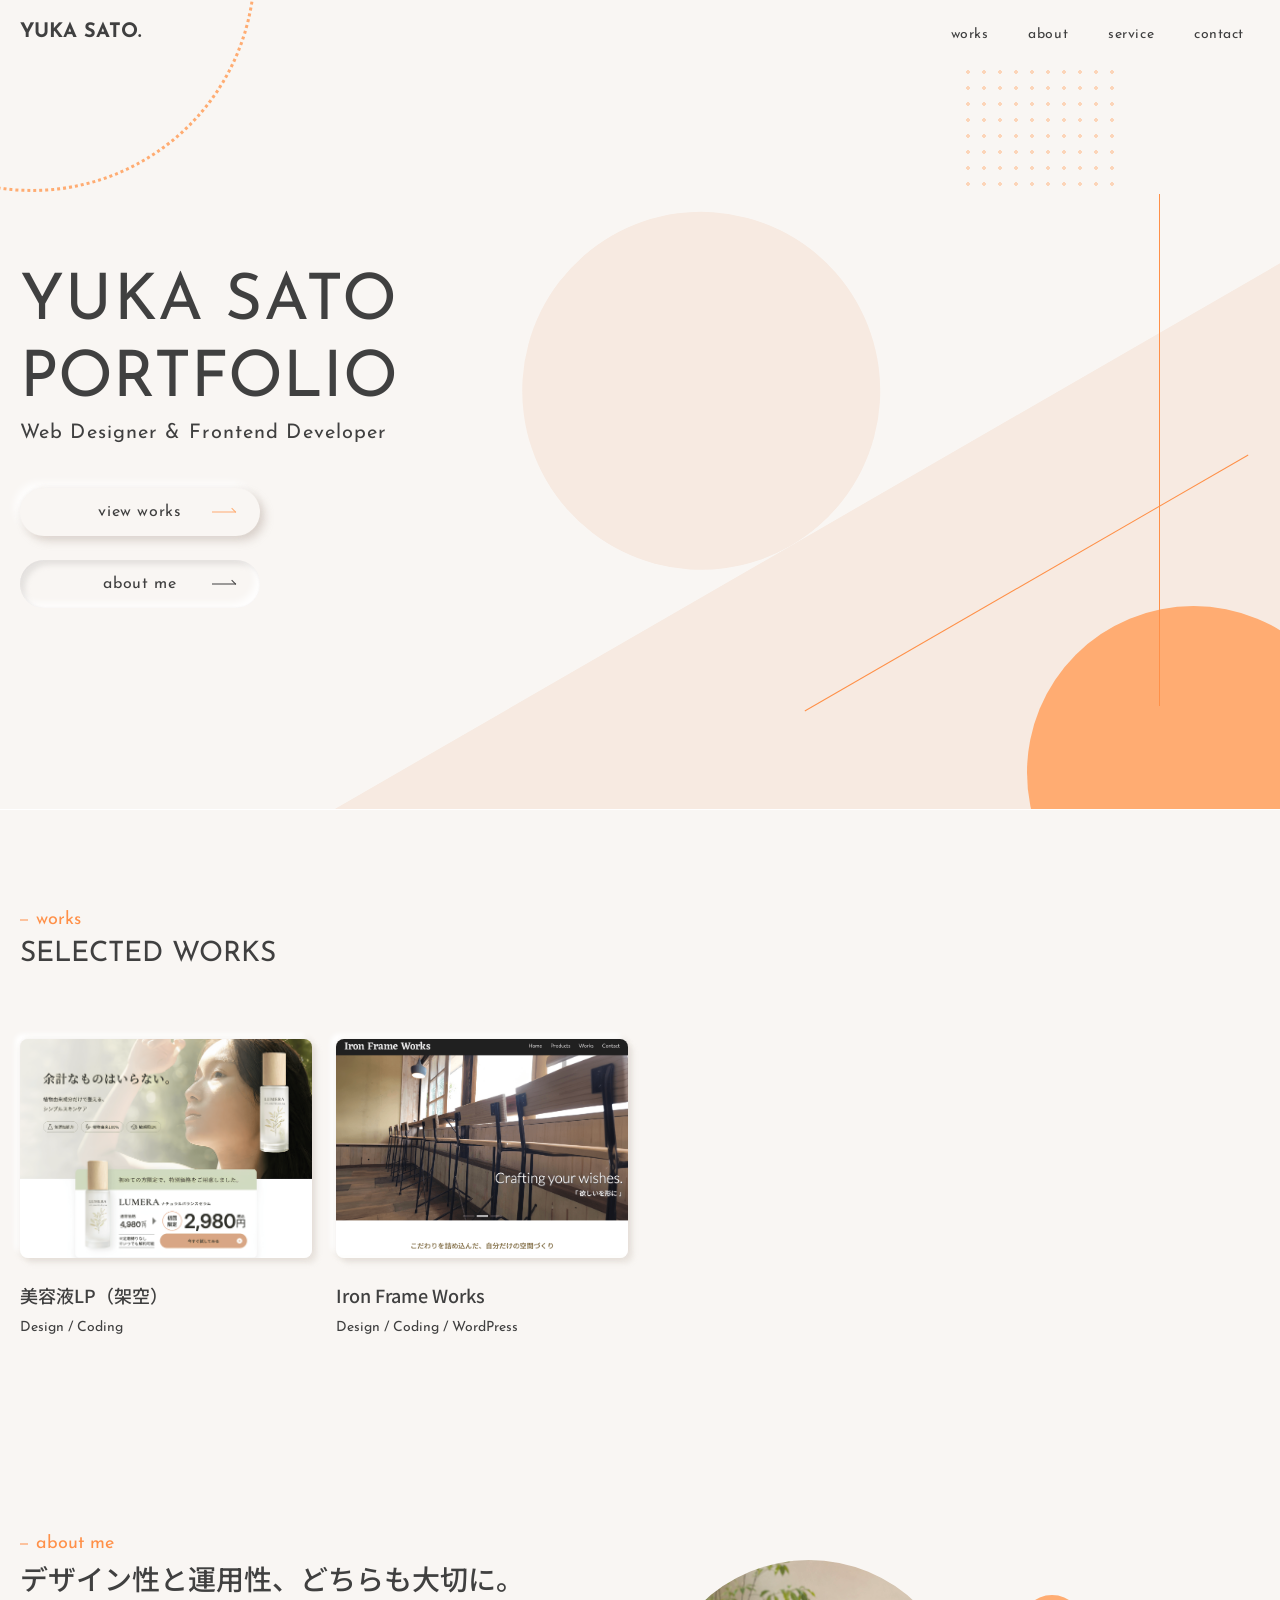
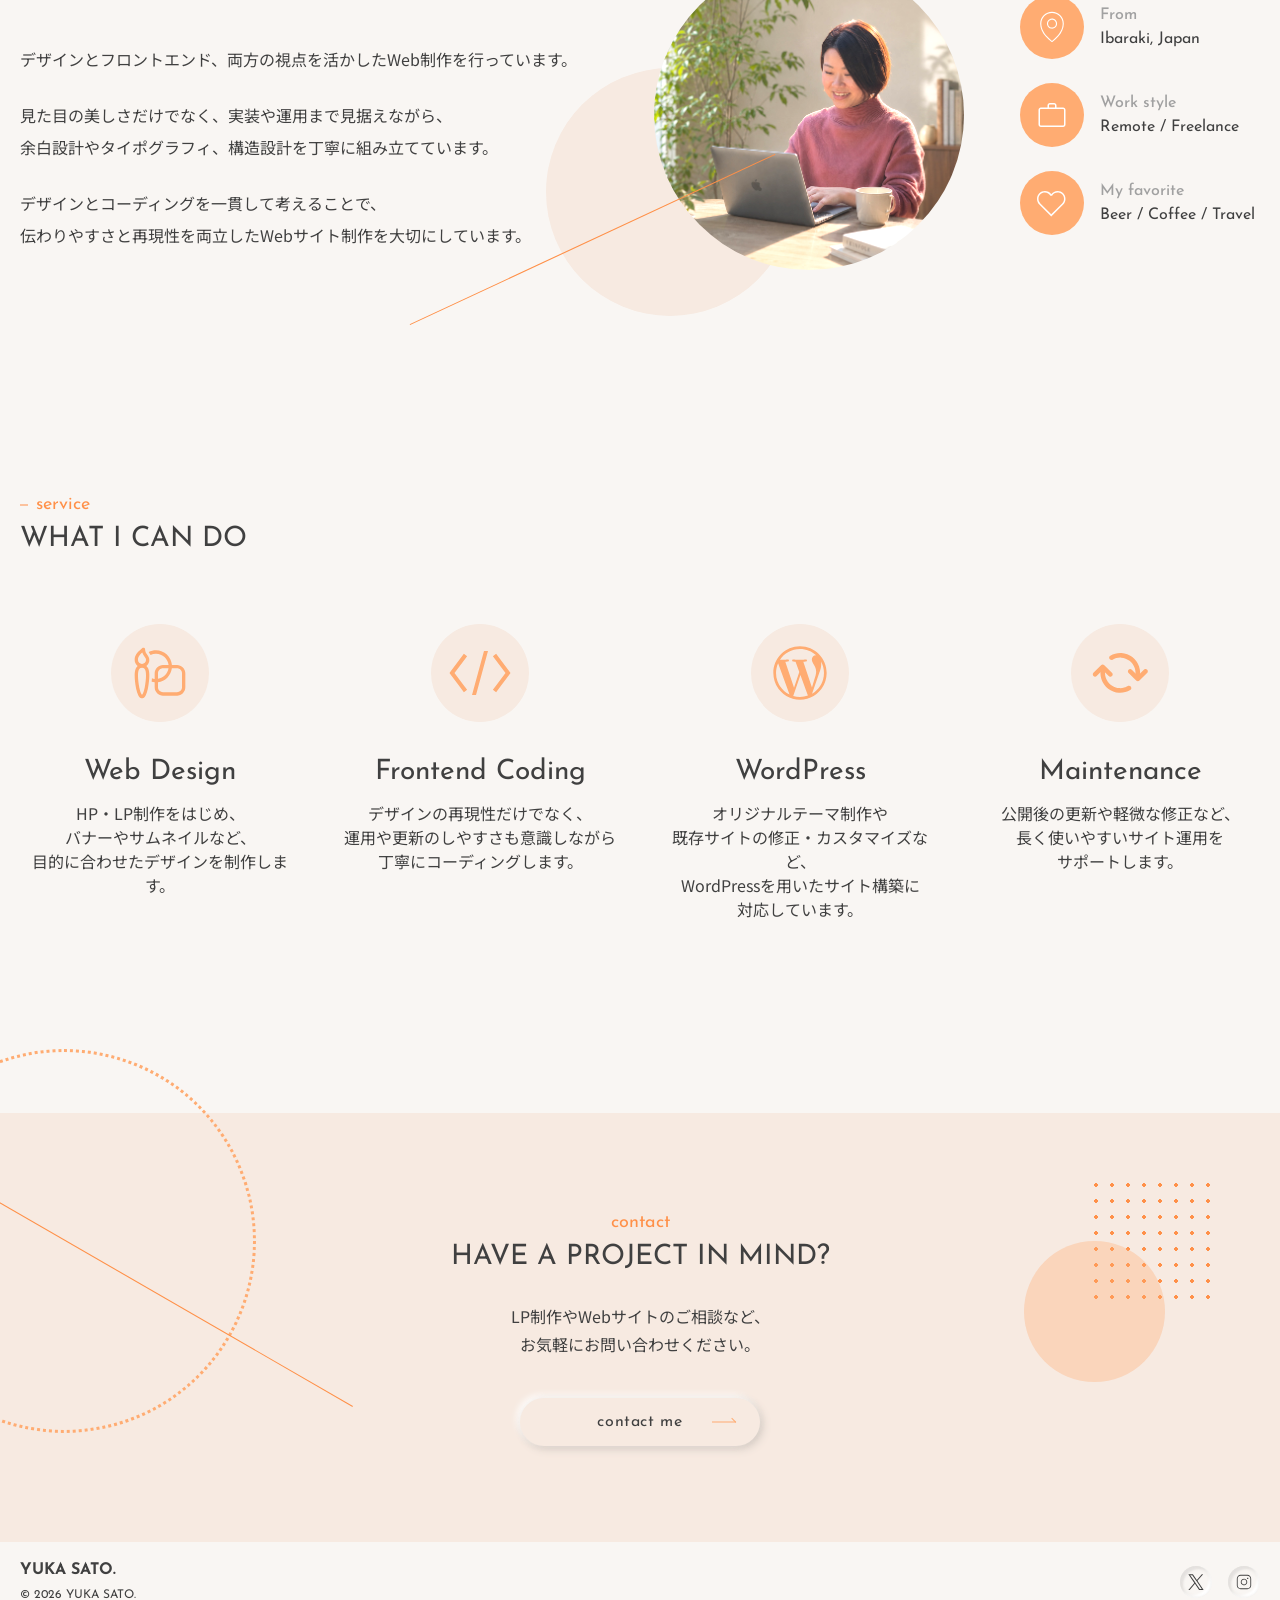
==== index.html @ 94bb9e44 "Initial portfolio release" ====
<!DOCTYPE html>
<html lang="ja">
<head>
  <meta charset="UTF-8">
  <meta name="viewport" content="width=device-width, initial-scale=1.0">
  <title>YUKA SATO | Portfolio</title>
  <meta
    name="description"
    content="佐藤夕香のポートフォリオサイトです。Webデザイン・フロントエンド開発・WordPress制作を行っています。"
  >
  <!-- favicon -->
  <link rel="icon" href="./images/common/favicon.ico" sizes="any">
  <!-- google fonts -->
  <link rel="preconnect" href="https://fonts.googleapis.com">
  <link rel="preconnect" href="https://fonts.gstatic.com" crossorigin>
  <link href="https://fonts.googleapis.com/css2?family=Josefin+Sans:ital,wght@0,100..700;1,100..700&family=Noto+Sans+JP:wght@100..900&display=swap" rel="stylesheet">
  <!-- css -->
  <link rel="stylesheet" href="./css/reset.css">
  <link rel="stylesheet" href="./css/style.css">
</head>
<body>
  <header class="l-header">
    <div class="l-header__inner">
      <h1 class="l-header__logo">
        <a href="">YUKA SATO.</a>
      </h1>

      <button class="l-header__menu-btn" type="button" aria-label="メニューを開く">
        <span></span>
        <span></span>
        <span></span>
      </button>

      <div class="l-header__bg"></div>

      <nav class="l-header__nav">
        <ul class="l-header__nav-list">
          <li><a href="#works">works</a></li>
          <li><a href="#about">about</a></li>
          <li><a href="#service">service</a></li>
          <li><a href="#contact">contact</a></li>
        </ul>
      </nav>
    </div>
  </header>

  <main>
    <!-- hero -->
    <section class="c-section p-hero">
      <span class="p-hero__shape p-hero__shape--square"></span>
      <span class="p-hero__shape p-hero__shape--circle"></span>

      <div class="l-container">
        <div class="p-hero__content">
          <p class="p-hero__title">
            <span class="name">YUKA SATO</span><br>
            PORTFOLIO
          </p>
          <p class="p-hero__lead">
            Web Designer &amp; <br>Frontend Developer
          </p>

          <div class="p-hero__buttons">
            <a href="#works" class="c-button c-button--outset">view works</a>
            <a href="#about" class="c-button c-button--inset">about me</a>
          </div>
        </div>
      </div>
    </section>

    <!-- works -->
    <section id="works" class="c-section p-works">
      <div class="l-container">
        <div class="c-section-head c-section-head--between">
          <div>
            <span class="c-section-head__label">works</span>
            <h2 class="c-section-head__title">SELECTED WORKS</h2>
          </div>

          <!-- <div class="p-works__btn">
            <a href="/works/" class="c-button c-button--outset">
              view all works
            </a>
          </div> -->
        </div>

        <div class="p-works__list">
          <article class="p-works-card">
            <a href="works-lumera.html" class="p-works-card__link">
              <div class="p-works-card__image">
                <img src="images/works/works-lumera.png" alt="美容液LP">
              </div>
              <h3 class="p-works-card__title">美容液LP（架空）</h3>
              <p class="p-works-card__category">Design / Coding</p>
            </a>
          </article>

          <article class="p-works-card">
            <a href="#" class="p-works-card__link">
              <div class="p-works-card__image">
                <img src="images/works/works-iron_frame_works.png" alt="Iron Frame Works">
              </div>
              <h3 class="p-works-card__title">Iron Frame Works</h3>
              <p class="p-works-card__category">Design / Coding / WordPress</p>
            </a>
          </article>

          <!-- <article class="p-works-card">
            <a href="#" class="p-works-card__link">
              <div class="p-works-card__image">
                <img src="images/works/works-lumera.png" alt="美容液LP">
              </div>
              <h3 class="p-works-card__title">美容液LP（架空）</h3>
              <p class="p-works-card__category">Design / Coding</p>
            </a>
          </article> -->

          <!-- <article class="p-works-card">
            <a href="#" class="p-works-card__link">
              <div class="p-works-card__image">
                <img src="images/works/works-lumera.png" alt="美容液LP">
              </div>
              <h3 class="p-works-card__title">美容液LP（架空）</h3>
              <p class="p-works-card__category">Design / Coding</p>
            </a>
          </article> -->
        </div>

        <!-- <div class="p-works__footer">
          <a href="/works/" class="c-button c-button--outset">
            view all works
          </a>
        </div> -->
      </div>
    </section>

    <!-- about -->
    <section id="about" class="c-section p-about">
      <div class="l-container">
        <div class="p-about__inner">
          <div class="p-about__body">
            <div class="c-section-head">
              <span class="c-section-head__label">about me</span>
              <h2 class="c-section-head__title c-section-head__title--ja">
                デザイン性と運用性、<br>どちらも大切に。
              </h2>
            </div>

            <div class="p-about__text">
              <p>
                デザインとフロントエンド、両方の視点を活かしたWeb制作を行っています。
              </p>
              <p>
                見た目の美しさだけでなく、実装や運用まで見据えながら、<br>
                余白設計やタイポグラフィ、構造設計を丁寧に組み立てています。
              </p>
              <p>
                デザインとコーディングを一貫して考えることで、<br>
                伝わりやすさと再現性を両立したWebサイト制作を大切にしています。
              </p>
            </div>
          </div>

          <div class="p-about__visual">
            <div class="p-about__image">
              <img src="images/about/profile.jpg" alt="プロフィール写真">
            </div>
          </div>

          <ul class="p-about__info">
            <li class="p-about-info-card">
              <span class="p-about-info-card__icon">
                <img src="images/about/icon-profile-from.svg" alt="">
              </span>

              <div class="p-about-info-card__body">
                <span class="p-about-info-card__label">From</span>
                <p class="p-about-info-card__text">Ibaraki, Japan</p>
              </div>
            </li>

            <li class="p-about-info-card">
              <span class="p-about-info-card__icon">
                <img src="images/about/icon-profile-workstyle.svg" alt="">
              </span>

              <div class="p-about-info-card__body">
                <span class="p-about-info-card__label">Work style</span>
                <p class="p-about-info-card__text">Remote / Freelance</p>
              </div>
            </li>

            <li class="p-about-info-card">
              <span class="p-about-info-card__icon">
                <img src="images/about/icon-profile-favorite.svg" alt="">
              </span>

              <div class="p-about-info-card__body">
                <span class="p-about-info-card__label">My favorite</span>
                <p class="p-about-info-card__text">Beer / Coffee / Travel</p>
              </div>
            </li>
          </ul>
        </div>
      </div>
    </section>

    <!-- service -->
    <section id="service" class="c-section p-service">
      <div class="l-container">
        <div class="c-section-head">
          <span class="c-section-head__label">service</span>
          <h2 class="c-section-head__title">WHAT I CAN DO</h2>
        </div>

        <ul class="p-service__list">
          <li class="p-service-card">
            <div class="p-service-card__icon">
              <img src="images/common/icon-design.svg" alt="ウェブデザインのアイコン">
            </div>
            <h3 class="p-service-card__title">Web Design</h3>
            <p class="p-service-card__text">
              HP・LP制作をはじめ、<br>バナーやサムネイルなど、<br>目的に合わせたデザインを制作します。
            </p>
          </li>

          <li class="p-service-card">
            <div class="p-service-card__icon">
              <img src="images/common/icon-cording.svg" alt="コーディングのアイコン">
            </div>
            <h3 class="p-service-card__title">Frontend Coding</h3>
            <p class="p-service-card__text">
              デザインの再現性だけでなく、<br>運用や更新のしやすさも意識しながら<br>丁寧にコーディングします。
            </p>
          </li>

          <li class="p-service-card">
            <div class="p-service-card__icon">
              <img src="images/common/icon-wordpress.svg" alt="ワードプレスのアイコン">
            </div>
            <h3 class="p-service-card__title">WordPress</h3>
            <p class="p-service-card__text">
              オリジナルテーマ制作や<br>既存サイトの修正・カスタマイズなど、<br>WordPressを用いたサイト構築に<br>対応しています。
            </p>
          </li>

          <li class="p-service-card">
            <div class="p-service-card__icon">
              <img src="images/common/icon-maintenance.svg" alt="保守・運用のアイコン">
            </div>
            <h3 class="p-service-card__title">Maintenance</h3>
            <p class="p-service-card__text">
              公開後の更新や軽微な修正など、<br>長く使いやすいサイト運用を<br>サポートします。
            </p>
          </li>
        </ul>
      </div>
    </section>

    <!-- contact -->
    <section id="contact" class="c-section p-contact">
      <span class="p-contact__shape p-contact__shape--circle"></span>
      <span class="p-contact__shape p-contact__shape--dots"></span>

      <div class="l-container">
        <div class="p-contact__inner">
          <div class="c-section-head c-section-head--center">
            <span class="c-section-head__label c-section-head--center__label">contact</span>
            <h2 class="c-section-head__title">
              HAVE A PROJECT IN MIND?
            </h2>
          </div>
          <p class="p-contact__text">
            LP制作やWebサイトのご相談など、<br>
            お気軽にお問い合わせください。
          </p>

          <div class="p-contact__btn">
            <a href="mailto:ukadesign.hl@gmail.com" class="c-button c-button--outset c-button--color">contact me</a>
          </div>
        </div>
      </div>
    </section>
  </main>

  <footer class="l-footer">
    <div class="l-footer__inner">
      <div class="l-footer__logo">
        <a href="/">YUKA SATO.</a>
        <small class="copy">© 2026 YUKA SATO.</small>
      </div>

      <ul class="l-footer__sns">
        <li>
          <a class="c-sns-button c-sns-button-outset" href="#" aria-label="X">
            <img src="images/common/icon-sns-x.svg" alt="">
          </a>
        </li>
        <li>
          <a class="c-sns-button c-sns-button-inset" href="#" aria-label="Instagram">
            <img src="images/common/icon-sns-instagram.svg" alt="">
          </a>
        </li>
      </ul>
    </div>
  </footer>

  <script src="./js/index.js"></script>
</body>
</html>
---- css/style.css ----
@charset "UTF-8";
/* =========================
  Reset CSS
========================= */
/* box-sizing */
*,
*::before,
*::after {
  box-sizing: border-box;
}

/* margin reset */
body,
h1,
h2,
h3,
h4,
h5,
h6,
p,
figure,
blockquote,
dl,
dd {
  margin: 0;
}

/* list reset */
ul,
ol {
  list-style: none;
  margin: 0;
  padding: 0;
}

/* body */
body {
  min-height: 100vh;
  line-height: 1.5;
  text-rendering: optimizeSpeed;
}

/* media */
img,
picture {
  max-width: 100%;
  display: block;
}

/* img */
img {
  height: auto;
}

/* form */
input,
button,
textarea,
select {
  font: inherit;
}

/* button */
button {
  background: transparent;
  border: none;
  cursor: pointer;
  padding: 0;
}

/* link */
a {
  color: inherit;
  text-decoration: none;
}

/* table */
table {
  border-collapse: collapse;
  border-spacing: 0;
}

/* textarea */
textarea {
  resize: vertical;
}

/* address */
address {
  font-style: normal;
}

/* =================================
  Variables
================================= */
/* ---------- color ---------- */
/* ---------- font-family ---------- */
/* ---------- font-size ---------- */
/* ---------- layout ---------- */
/* ---------- breakpoints ----------*/
html {
  font-size: 62.5%; /* rem基準（1rem = 10px）*/
}

body {
  font-family: "Noto Sans JP", "Hiragino Kaku Gothic ProN", "Yu Gothic", "Meiryo", sans-serif;
  font-size: 1.6rem;
  color: #404040;
  background: #f9f6f3;
  overflow-x: hidden;
}
body.scroll-stop {
  overflow-y: hidden;
}

img {
  width: 100%;
}

.font-en {
  font-family: "Josefin Sans", system-ui, -apple-system, sans-serif;
}

.l-container {
  max-width: 1320px;
  margin-inline: auto;
  padding-inline: 20px;
  overflow-x: clip;
}

/* =========================
  header
========================= */
.l-header {
  width: 100%;
  height: 6.4rem;
  padding: 0 2rem;
  display: flex;
  flex-direction: column;
  justify-content: center;
  position: fixed;
  top: 0;
  left: 0;
  z-index: 10;
}
.l-header__inner {
  display: flex;
  justify-content: space-between;
  align-items: center;
  position: relative;
}
.l-header__logo {
  font-family: "Josefin Sans", system-ui, -apple-system, sans-serif;
  font-size: 2rem;
  font-weight: 700;
  position: relative;
  z-index: 20;
}
@media screen and (max-width: 768px) {
  .l-header__nav {
    width: 100vw;
    padding: 15rem 2rem 10rem;
    border-radius: 0 0 1.6rem 1.6rem;
    background: #ffac72;
    position: fixed;
    top: 0;
    left: 0;
    transform: translateY(-100%);
    transition: transform 0.3s ease;
    z-index: 15;
  }
}
.l-header__nav-list {
  display: flex;
  justify-content: space-between;
  align-items: center;
  gap: 0.8rem;
}
@media screen and (max-width: 768px) {
  .l-header__nav-list {
    flex-direction: column;
    gap: 3.2rem;
  }
}
.l-header__nav-list li a {
  font-family: "Josefin Sans", system-ui, -apple-system, sans-serif;
  font-size: 1.4rem;
  letter-spacing: 0.04em;
  padding: 1.2rem 1.6rem;
  transition: 0.3s ease;
}
@media screen and (max-width: 768px) {
  .l-header__nav-list li a {
    font-size: 2rem;
  }
}
.l-header__nav-list li a:hover {
  color: #ff9048;
}
@media screen and (max-width: 768px) {
  .l-header__nav-list li a:hover {
    color: #ffffff;
  }
}
.l-header__menu-btn {
  display: none;
}
@media screen and (max-width: 768px) {
  .l-header__menu-btn {
    width: 4.8rem;
    height: 4.8rem;
    margin-right: -1.4rem;
    display: flex;
    flex-direction: column;
    justify-content: center;
    align-items: center;
    gap: 0.6rem;
    position: absolute;
    right: 0;
    z-index: 20;
  }
  .l-header__menu-btn span {
    width: 2.4rem;
    height: 2px;
    background: #404040;
    transition: 0.3s ease;
  }
}
.l-header__bg {
  width: 100vw;
  height: 100vh;
  background: #000;
  opacity: 0;
  position: absolute;
  top: 0;
  left: 50%;
  transform: translateX(-50%);
  z-index: 10;
  transition: opacity 0.5s ease-in-out;
  pointer-events: none;
}
@media screen and (max-width: 768px) {
  .l-header.is-open .l-header__nav {
    transform: translateY(0);
  }
  .l-header.is-open .l-header__menu-btn span:nth-child(1) {
    transform: rotate(45deg) translate(4px, 4px);
  }
  .l-header.is-open .l-header__menu-btn span:nth-child(2) {
    opacity: 0;
  }
  .l-header.is-open .l-header__menu-btn span:nth-child(3) {
    transform: rotate(-45deg) translate(7px, -7px);
  }
  .l-header.is-open .l-header__bg {
    opacity: 0.3;
    pointer-events: auto;
  }
}

/* =========================
  footer
========================= */
.l-footer {
  width: 100%;
  padding: 1.6rem 2rem;
}
.l-footer__inner {
  display: flex;
  justify-content: space-between;
  align-items: center;
}
.l-footer__logo {
  font-family: "Josefin Sans", system-ui, -apple-system, sans-serif;
}
.l-footer__logo a {
  display: block;
  font-weight: 700;
  transition: 0.3s ease;
}
.l-footer__logo a:hover {
  color: #a1a1a1;
}
.l-footer__logo .copy {
  font-size: 1.2rem;
}
.l-footer__sns {
  display: flex;
  justify-content: right;
  gap: 1.6rem;
}

/* =========================
  button
========================= */
.c-button {
  --button-arrow-color: #404040;
  --button-arrow-hover-color: #a1a1a1;
  position: relative;
  display: inline-flex;
  align-items: center;
  justify-content: center;
  width: 24rem;
  height: 4.8rem;
  border-radius: 999px;
  color: #404040;
  font-family: "Josefin Sans", system-ui, -apple-system, sans-serif;
  letter-spacing: 0.04em;
  background: #f9f6f3;
  transition: color 0.3s ease, transform 0.3s ease, box-shadow 0.3s ease;
}
@media screen and (max-width: 540px) {
  .c-button {
    width: 100%;
  }
}
.c-button::before, .c-button::after {
  content: "";
  position: absolute;
  top: 50%;
  transition: 0.3s ease;
}
.c-button::before {
  right: 2.4rem;
  width: 2.4rem;
  height: 1px;
  background: var(--button-arrow-color);
  transform: translateY(-50%);
}
.c-button::after {
  right: 3rem;
  width: 0.6rem;
  height: 0.6rem;
  border-top: 1px solid var(--button-arrow-color);
  transform: translateY(-50%) translateX(0.5rem) rotate(45deg);
}
.c-button:hover::before {
  right: 1.4rem;
  background: var(--button-arrow-hover-color);
}
.c-button:hover::after {
  right: 2rem;
  border-top-color: var(--button-arrow-hover-color);
}

/* 凸 */
.c-button--outset,
.c-button--color {
  --button-arrow-color: #ffac72;
  --button-arrow-hover-color: #ffac72;
}
.c-button--outset:hover,
.c-button--color:hover {
  color: #ffac72;
  transform: translateY(1px);
}

.c-button--outset {
  box-shadow: -2px 2px 4px rgba(213, 204, 197, 0.2), 2px -2px 4px rgba(213, 204, 197, 0.2), -5px -5px 9px white, 5px 5px 9px rgba(213, 204, 197, 0.8);
}
.c-button--outset:hover {
  box-shadow: -1px 1px 2px rgba(213, 204, 197, 0.2), 1px -1px 2px rgba(213, 204, 197, 0.2), -2px -2px 5px white, 2px 2px 5px rgba(213, 204, 197, 0.7);
}

.c-button--color {
  background: #f7eae1;
  box-shadow: -2px 2px 4px rgba(213, 204, 197, 0.2), 2px -2px 4px rgba(213, 204, 197, 0.2), -3px -3px 7px white, 3px 3px 8px #d5ccc5;
}
.c-button--color:hover {
  box-shadow: -1px 1px 2px rgba(213, 204, 197, 0.2), 1px -1px 2px rgba(213, 204, 197, 0.2), -1px -1px 4px white, 2px 2px 4px rgba(213, 204, 197, 0.7);
}

/* 凹 */
.c-button--inset {
  box-shadow: inset -1px 1px 2px rgba(224, 221, 219, 0.2), inset 1px -1px 2px rgba(224, 221, 219, 0.2), inset -5px -5px 7px rgba(255, 255, 255, 0.9), inset 5px 5px 5px rgba(224, 221, 219, 0.8);
}
.c-button--inset:hover {
  color: #a1a1a1;
  transform: translateY(-1px);
  box-shadow: inset -1px 1px 2px rgba(224, 221, 219, 0.12), inset 1px -1px 2px rgba(224, 221, 219, 0.12), inset -2px -2px 4px rgba(255, 255, 255, 0.7), inset 2px 2px 4px rgba(224, 221, 219, 0.5), -2px -2px 4px rgba(255, 255, 255, 0.5), 2px 2px 4px rgba(213, 204, 197, 0.2);
}

/* =========================
  return-button
========================= */
.c-return-button {
  margin-bottom: 1.6rem;
}
.c-return-button a {
  font-family: "Josefin Sans", system-ui, -apple-system, sans-serif;
  font-size: 1.4rem;
  color: #ff9048;
  padding-left: 3.2rem;
  position: relative;
}
.c-return-button a::before, .c-return-button a::after {
  position: absolute;
  content: "";
  top: 50%;
}
.c-return-button a::before {
  width: 1.8rem;
  height: 1px;
  background: #ff9048;
  left: 0;
  transform: translateY(-50%);
}
.c-return-button a::after {
  width: 0.6rem;
  height: 0.6rem;
  border-top: 1px solid #ff9048;
  transform: rotate(-45deg) translateY(-50%) translateX(0.2rem);
  left: 0.2rem;
}

/* =========================
  sns-button
========================= */
.c-sns-button {
  width: 3.2rem;
  height: 3.2rem;
  border-radius: 50%;
  background: #f9f6f3;
  display: inline-flex;
  align-items: center;
  justify-content: center;
  position: relative;
  transition: 0.3s ease;
  box-shadow: inset -2px 2px 2px rgba(224, 221, 219, 0.3), inset 2px -2px 2px rgba(224, 221, 219, 0.3), inset -3px -3px 2px white, inset 3px 3px 2px rgba(224, 221, 219, 0.8);
}
.c-sns-button:hover {
  opacity: 0.5;
  transform: translateY(1px);
  box-shadow: inset -1px 1px 1px rgba(224, 221, 219, 0.2), inset 1px -1px 1px rgba(224, 221, 219, 0.2), inset -1px -1px 1px white, inset 1px 1px 1px rgba(224, 221, 219, 0.7), -1px -1px 2px rgba(255, 255, 255, 0.5), 1px 1px 2px rgba(213, 204, 197, 0.2);
}
.c-sns-button img {
  width: 1.8rem;
  height: 1.8rem;
}

/* =========================
  section
========================= */
.c-section {
  padding-block: clamp(5rem, 8vw, 9.6rem);
}

/* =========================
  section-title
========================= */
.c-section-head {
  font-family: "Josefin Sans", system-ui, -apple-system, sans-serif;
  margin-bottom: clamp(4rem, 6vw, 6.4rem);
}
.c-section-head__label {
  position: relative;
  font-size: 1.8rem;
  color: #ff9048;
  padding-left: 1.6rem;
}
.c-section-head__label::before {
  position: absolute;
  content: "";
  width: 0.8rem;
  height: 1px;
  background: #ff9048;
  left: 0;
  top: 50%;
  transform: translateY(-50%);
}
.c-section-head__title {
  font-size: 2.8rem;
  font-weight: 400;
}
@media screen and (max-width: 540px) {
  .c-section-head__title {
    font-size: 2.4rem;
  }
}
.c-section-head__title br {
  display: none;
}
@media screen and (max-width: 999px) {
  .c-section-head__title br {
    display: block;
  }
}
@media screen and (max-width: 768px) {
  .c-section-head__title br {
    display: none;
  }
}
.c-section-head__title--ja {
  font-family: "Noto Sans JP", "Hiragino Kaku Gothic ProN", "Yu Gothic", "Meiryo", sans-serif;
  font-weight: 500;
}

/* 2カラム */
.c-section-head--between {
  display: flex;
  justify-content: space-between;
  align-items: center;
  gap: 2rem;
}

/* 中央寄せ */
.c-section-head--center {
  text-align: center;
}
.c-section-head--center__label {
  padding-left: 0;
}
.c-section-head--center__label::before {
  display: none;
}

/* work詳細ページ */
.p-work-detail .c-section-head {
  margin-bottom: 2.4rem;
}
.p-work-detail .p-work-detail__head .c-section-head__title {
  font-size: clamp(2.8rem, 7vw, 4rem);
}
.p-work-detail .p-work-detail__head .c-section-head__lead {
  font-size: clamp(1.6rem, 4vw, 2.4rem);
}

/* =========================
  hero
========================= */
.p-hero {
  height: 90vh;
  border-bottom: 1px solid #ffffff;
  position: relative;
  overflow: hidden;
}
@media screen and (max-width: 768px) {
  .p-hero {
    height: auto;
    padding-block: 10rem;
  }
}
.p-hero .l-container {
  width: 100%;
  height: 100%;
  display: flex;
  flex-direction: column;
  justify-content: center;
}
.p-hero {
  /* content */
}
.p-hero__content {
  font-family: "Josefin Sans", system-ui, -apple-system, sans-serif;
  margin-top: 6.4rem;
}
.p-hero__title {
  font-size: clamp(3.2rem, 12vw, 6.4rem);
  line-height: 1.2;
}
.p-hero__title .name {
  letter-spacing: 0.02em;
}
.p-hero__lead {
  font-size: clamp(1.6rem, 4vw, 2rem);
  letter-spacing: 0.055em;
}
.p-hero__lead br {
  display: none;
}
@media screen and (max-width: 540px) {
  .p-hero__lead br {
    display: block;
  }
}
.p-hero__buttons {
  display: flex;
  flex-direction: column;
  gap: 2.4rem;
  margin-top: 4rem;
}
.p-hero {
  /* background-shape */
}
.p-hero::before, .p-hero::after {
  position: absolute;
  content: "";
}
.p-hero::before {
  width: 35vw;
  height: 35vw;
  border: dotted 3px #ffac72;
  border-radius: 50%;
  top: -20vw;
  left: -15vw;
  z-index: -1;
}
@media screen and (max-width: 768px) {
  .p-hero::before {
    top: -10vw;
    left: -10vw;
  }
}
@media screen and (max-width: 540px) {
  .p-hero::before {
    top: -7vw;
    left: -7vw;
  }
}
.p-hero::after {
  content: "";
  position: absolute;
  width: clamp(14rem, 13vw, 20rem);
  height: clamp(10rem, 10vw, 25rem);
  top: 5vw;
  right: 12vw;
  background-image: radial-gradient(circle, rgba(255, 172, 114, 0.45) 2px, transparent 2px);
  background-size: 16px 16px;
  z-index: -1;
}
@media screen and (max-width: 768px) {
  .p-hero::after {
    top: 25vw;
    right: 5vw;
  }
}
.p-hero .p-hero__shape--square {
  position: absolute;
  right: -20vw;
  bottom: -25vw;
  width: 125vw;
  height: 40vw;
  background: #f7eae1;
  transform: rotate(-30deg);
  z-index: -1;
}
.p-hero .p-hero__shape--square::before {
  position: absolute;
  content: "";
  width: 28vw;
  height: 28vw;
  border-radius: 50%;
  background: #f7eae1;
  top: -28vw;
  left: 65vw;
}
.p-hero .p-hero__shape--circle {
  position: absolute;
  width: 26vw;
  height: 26vw;
  background: #ffac72;
  border-radius: 50%;
  right: -8rem;
  bottom: -13rem;
  z-index: -1;
}
@media screen and (max-width: 768px) {
  .p-hero .p-hero__shape--circle {
    right: -2rem;
    bottom: -5rem;
  }
}
.p-hero .p-hero__shape--circle::before, .p-hero .p-hero__shape--circle::after {
  position: absolute;
  content: "";
  width: 1px;
  height: 40vw;
  background: #ff9048;
}
.p-hero .p-hero__shape--circle::before {
  bottom: 70%;
  right: 60%;
}
.p-hero .p-hero__shape--circle::after {
  transform: rotate(60deg);
  bottom: 30%;
  right: 100%;
}

/* =========================
  works
========================= */
@media screen and (max-width: 768px) {
  .p-works__btn {
    display: none;
  }
}
.p-works__list {
  display: grid;
  grid-template-columns: repeat(4, 1fr);
  gap: 2.4rem;
}
@media screen and (max-width: 768px) {
  .p-works__list {
    grid-template-columns: repeat(2, 1fr);
    -moz-column-gap: 2.4rem;
         column-gap: 2.4rem;
    row-gap: 4.8rem;
  }
}
@media screen and (max-width: 540px) {
  .p-works__list {
    grid-template-columns: 1fr;
  }
}
.p-works__list .p-works-card {
  transition: 0.3s ease;
}
.p-works__list .p-works-card:hover {
  color: #a1a1a1;
}
.p-works__list .p-works-card:hover img {
  box-shadow: -1px 1px 2px rgba(213, 204, 197, 0.2), 1px -1px 2px rgba(213, 204, 197, 0.2), -2px -2px 2px white, 2px 2px 2px rgba(213, 204, 197, 0.4);
  transform: translateY(1px);
}
.p-works__list .p-works-card__image img {
  border-radius: 0.8rem;
  aspect-ratio: 4/3;
  -o-object-fit: cover;
     object-fit: cover;
  box-shadow: -2px 2px 4px rgba(213, 204, 197, 0.2), 2px -2px 4px rgba(213, 204, 197, 0.2), -5px -5px 5px white, 5px 5px 5px rgba(213, 204, 197, 0.4);
  transition: 0.3s ease;
}
.p-works__list .p-works-card__title {
  font-size: 1.8rem;
  font-weight: 500;
  margin-block: 2.4rem 0.8rem;
}
.p-works__list .p-works-card__category {
  font-family: "Josefin Sans", system-ui, -apple-system, sans-serif;
  font-size: 1.4rem;
}
.p-works__footer {
  text-align: center;
  margin-top: clamp(4.8rem, 6vw, 5.6rem);
  display: none;
}
@media screen and (max-width: 768px) {
  .p-works__footer {
    display: block;
  }
}

/* =========================
  about
========================= */
.p-about__inner {
  display: grid;
  grid-template-columns: 1fr 25% 240px;
  grid-template-rows: auto;
  align-items: center;
  -moz-column-gap: 5.6rem;
       column-gap: 5.6rem;
  row-gap: 2.4rem;
}
@media screen and (max-width: 999px) {
  .p-about__inner {
    -moz-column-gap: 2.4rem;
         column-gap: 2.4rem;
    grid-template-columns: calc(100% - 27rem - 2.4rem) 27rem;
  }
}
@media screen and (max-width: 768px) {
  .p-about__inner {
    grid-template-columns: 1fr;
  }
}
.p-about__body {
  grid-column: 1/2;
  grid-row: 1/2;
}
@media screen and (max-width: 768px) {
  .p-about__body {
    grid-column: unset;
    grid-row: unset;
  }
}
.p-about__text {
  line-height: 2;
  margin-top: -2rem;
}
.p-about__text p {
  margin-bottom: 2.4rem;
}
@media screen and (max-width: 768px) {
  .p-about__text p br {
    display: none;
  }
}
.p-about__visual {
  grid-row: span 2;
  position: relative;
}
@media screen and (max-width: 999px) {
  .p-about__visual {
    grid-column: 2/3;
    grid-row: 1/2;
  }
}
@media screen and (max-width: 768px) {
  .p-about__visual {
    grid-column: unset;
    grid-row: unset;
    max-width: 45rem;
    margin-inline: auto;
  }
}
.p-about__visual::before, .p-about__visual::after {
  position: absolute;
  content: "";
}
.p-about__visual::before {
  width: 80%;
  height: 80%;
  background: #f7eae1;
  border-radius: 50%;
  top: 35%;
  left: -35%;
  z-index: -3;
}
.p-about__visual::after {
  width: 130%;
  height: 1px;
  background: #ff9048;
  transform: rotate(-25deg);
  top: 90%;
  left: -85%;
  z-index: -1;
}
.p-about__visual img {
  border-radius: 50%;
  filter: brightness(120%);
}
.p-about__image {
  position: relative;
  z-index: -2;
}
.p-about__info {
  grid-row: span 2;
  display: flex;
  flex-direction: column;
  justify-content: center;
  gap: 2.4rem;
}
@media screen and (max-width: 999px) {
  .p-about__info {
    grid-column: 1/3;
    grid-row: 2/3;
    flex-direction: row;
  }
}
@media screen and (max-width: 768px) {
  .p-about__info {
    grid-column: unset;
    grid-row: unset;
  }
}
@media screen and (max-width: 540px) {
  .p-about__info {
    flex-direction: column;
    width: 24rem;
    margin-inline: auto;
  }
}
.p-about__info .p-about-info-card {
  font-family: "Josefin Sans", system-ui, -apple-system, sans-serif;
  display: flex;
  align-items: center;
  gap: 1.6rem;
}
@media screen and (max-width: 768px) {
  .p-about__info .p-about-info-card {
    width: 30%;
    flex-direction: column;
  }
}
@media screen and (max-width: 540px) {
  .p-about__info .p-about-info-card {
    width: 100%;
    flex-direction: row;
  }
}
.p-about__info .p-about-info-card__label {
  color: #a1a1a1;
  font-weight: 500;
}
@media screen and (max-width: 768px) {
  .p-about__info .p-about-info-card__body {
    text-align: center;
  }
}
@media screen and (max-width: 540px) {
  .p-about__info .p-about-info-card__body {
    text-align: left;
  }
}

/* =========================
  service
========================= */
.p-service__list {
  display: grid;
  grid-template-columns: repeat(4, 1fr);
  -moz-column-gap: 4rem;
       column-gap: 4rem;
  row-gap: 6.4rem;
}
@media screen and (max-width: 768px) {
  .p-service__list {
    grid-template-columns: repeat(2, 1fr);
  }
}
@media screen and (max-width: 540px) {
  .p-service__list {
    grid-template-columns: 1fr;
  }
}
.p-service__list .p-service-card {
  text-align: center;
}
.p-service__list .p-service-card__icon {
  display: inline-block;
}
.p-service__list .p-service-card__title {
  font-family: "Josefin Sans", system-ui, -apple-system, sans-serif;
  font-size: 2.8rem;
  font-weight: 400;
  margin-block: 2.4rem 0.8rem;
}
@media screen and (max-width: 768px) {
  .p-service__list .p-service-card__title {
    font-size: 2.2rem;
  }
}
@media screen and (max-width: 999px) {
  .p-service__list .p-service-card__text {
    text-align: left;
  }
}
@media screen and (max-width: 768px) {
  .p-service__list .p-service-card__text {
    text-align: center;
  }
}
@media screen and (max-width: 999px) {
  .p-service__list .p-service-card__text br {
    display: none;
  }
}
@media screen and (max-width: 768px) {
  .p-service__list .p-service-card__text br {
    display: block;
  }
}

/* =========================
  contact
========================= */
.p-contact {
  background: #f7eae1;
  margin-top: 9.6rem;
  position: relative;
}
.p-contact__shape--circle {
  width: 30vw;
  height: 30vw;
  border: 3px dotted #ffac72;
  border-radius: 50%;
  position: absolute;
  left: -10vw;
  top: -15%;
  pointer-events: none;
}
.p-contact__shape--circle::after {
  position: absolute;
  content: "";
  width: 40vw;
  height: 1px;
  background: #ff9048;
  transform: rotate(30deg);
  top: 60%;
  left: 0;
}
.p-contact__shape--dots {
  content: "";
  position: absolute;
  width: clamp(8rem, 10vw, 15rem);
  height: clamp(8rem, 10vw, 15rem);
  top: 5vw;
  right: 5vw;
  background-image: radial-gradient(circle, #ff9048 2px, transparent 2px);
  background-size: 16px 16px;
}
@media screen and (max-width: 540px) {
  .p-contact__shape--dots {
    display: none;
  }
}
.p-contact__shape--dots::after {
  position: absolute;
  content: "";
  width: 110%;
  height: 110%;
  background: rgba(255, 172, 114, 0.35);
  border-radius: 50%;
  top: 50%;
  left: -50%;
}
@media screen and (max-width: 540px) {
  .p-contact__shape--dots::after {
    display: none;
  }
}
.p-contact__inner {
  position: relative;
  z-index: 1;
}
.p-contact__text {
  line-height: 1.75;
  text-align: center;
  margin-block: -4rem 4rem;
}
@media screen and (max-width: 768px) {
  .p-contact__text {
    margin-block: -1.6rem 4rem;
  }
}
.p-contact__btn {
  text-align: center;
}

/* =========================
  work-detail
========================= */
.p-work-detail__head {
  display: grid;
  grid-template-columns: auto 1fr;
  gap: 4.8rem;
  align-items: center;
}
@media screen and (max-width: 768px) {
  .p-work-detail__head {
    grid-template-columns: 1fr;
  }
}
.p-work-detail__buttons {
  display: flex;
  gap: 3.2rem;
  margin-top: 2.4rem;
}
@media screen and (max-width: 999px) {
  .p-work-detail__buttons {
    flex-direction: column;
    gap: 2.4rem;
  }
}
@media screen and (max-width: 768px) {
  .p-work-detail__buttons {
    flex-direction: row;
  }
}
@media screen and (max-width: 540px) {
  .p-work-detail__buttons {
    flex-direction: column;
  }
}
.p-work-detail__meta {
  background: #ffffff;
  border-radius: 1.6rem;
  padding: 1.6rem clamp(2.4rem, 3vw, 3.2rem);
}
.p-work-detail__meta-item {
  font-family: "Josefin Sans", system-ui, -apple-system, sans-serif;
  display: grid;
  grid-template-columns: 12rem 1fr;
  border-bottom: 1px solid #ddd;
  padding: 2rem;
}
@media screen and (max-width: 540px) {
  .p-work-detail__meta-item {
    grid-template-columns: 1fr;
    padding: 1.6rem 0;
  }
}
.p-work-detail__meta-item:last-child {
  border-bottom: none;
}
.p-work-detail__meta-item dt {
  font-weight: 700;
}
.p-work-detail__nav {
  text-align: center;
}
.p-work-detail .p-overview {
  display: grid;
  grid-template-columns: 60% 1fr;
  gap: 3.2rem;
  align-items: center;
}
@media screen and (max-width: 768px) {
  .p-work-detail .p-overview {
    grid-template-columns: 1fr;
  }
}
.p-work-detail .p-overview__content {
  position: relative;
}
.p-work-detail .p-overview__content .p-overview__shape {
  position: absolute;
  content: "";
  width: 35%;
  aspect-ratio: 1;
  background: #f7eae1;
  border-radius: 50%;
  top: -10rem;
  right: -3rem;
  z-index: -1;
}
.p-work-detail .p-overview__content .p-overview__shape::before {
  position: absolute;
  content: "";
  width: 180%;
  height: 1px;
  background: #ffac72;
  transform: rotate(-30deg);
  top: 60%;
  right: -30%;
}
.p-work-detail .p-overview__content p {
  line-height: 1.75;
}
.p-work-detail .p-approach {
  border-block: 1px solid #ffffff;
  display: grid;
  grid-template-columns: 70% 1fr;
  gap: 4.8rem;
  align-items: center;
}
@media screen and (max-width: 999px) {
  .p-work-detail .p-approach {
    align-items: flex-start;
  }
}
@media screen and (max-width: 768px) {
  .p-work-detail .p-approach {
    grid-template-columns: 1fr;
    gap: 6.4rem;
  }
}
.p-work-detail .p-approach__list {
  display: flex;
  flex-direction: column;
  gap: 4.8rem;
  margin-top: 4.8rem;
}
.p-work-detail .p-approach-card {
  display: grid;
  grid-template-columns: 10rem 1fr;
  gap: 2.4rem;
  align-items: center;
}
@media screen and (max-width: 540px) {
  .p-work-detail .p-approach-card {
    grid-template-columns: 1fr;
  }
}
.p-work-detail .p-approach-card__image {
  width: 10rem;
  margin-inline: auto;
}
.p-work-detail .p-approach-card__title {
  font-size: 1.8rem;
  font-weight: 600;
  margin-bottom: 1.2rem;
}
@media screen and (max-width: 540px) {
  .p-work-detail .p-approach-card__title {
    text-align: center;
  }
}
.p-work-detail .p-approach-card__text {
  line-height: 1.75;
}
.p-work-detail .p-approach__image {
  position: relative;
}
@media screen and (max-width: 768px) {
  .p-work-detail .p-approach__image {
    max-width: 24rem;
    margin-inline: auto;
  }
}
.p-work-detail .p-approach__image::before {
  position: absolute;
  content: "";
  width: 160%;
  aspect-ratio: 1;
  background: #f7eae1;
  border-radius: 50%;
  top: 50%;
  left: 50%;
  transform: translate(-50%, -50%);
  z-index: -1;
}
.p-work-detail .p-summary {
  display: grid;
  grid-template-columns: repeat(2, 1fr);
  gap: 4.8rem;
}
@media screen and (max-width: 768px) {
  .p-work-detail .p-summary {
    grid-template-columns: 1fr;
  }
}
.p-work-detail .p-reflection__text {
  line-height: 1.75;
  margin-bottom: 1.6rem;
}
.p-work-detail .p-design-card {
  margin-bottom: 4.8rem;
}
.p-work-detail .p-design-card__title {
  font-family: "Josefin Sans", system-ui, -apple-system, sans-serif;
  font-size: clamp(1.6rem, 3vw, 1.8rem);
  line-height: 1;
  padding-left: 2rem;
  margin-bottom: clamp(1.6rem, 3vw, 2rem);
  position: relative;
}
.p-work-detail .p-design-card__title::before {
  position: absolute;
  content: "";
  width: 1.2rem;
  height: 1.2rem;
  background: #ffac72;
  border-radius: 50%;
  left: 0;
  top: 50%;
  transform: translateY(-60%);
}
.p-work-detail .p-design-card__image--color-palette {
  background: #ffffff;
  padding: clamp(0.8rem, 2vw, 1.6rem);
  border-radius: clamp(0.8rem, 2vw, 1.6rem);
}/*# sourceMappingURL=style.css.map */
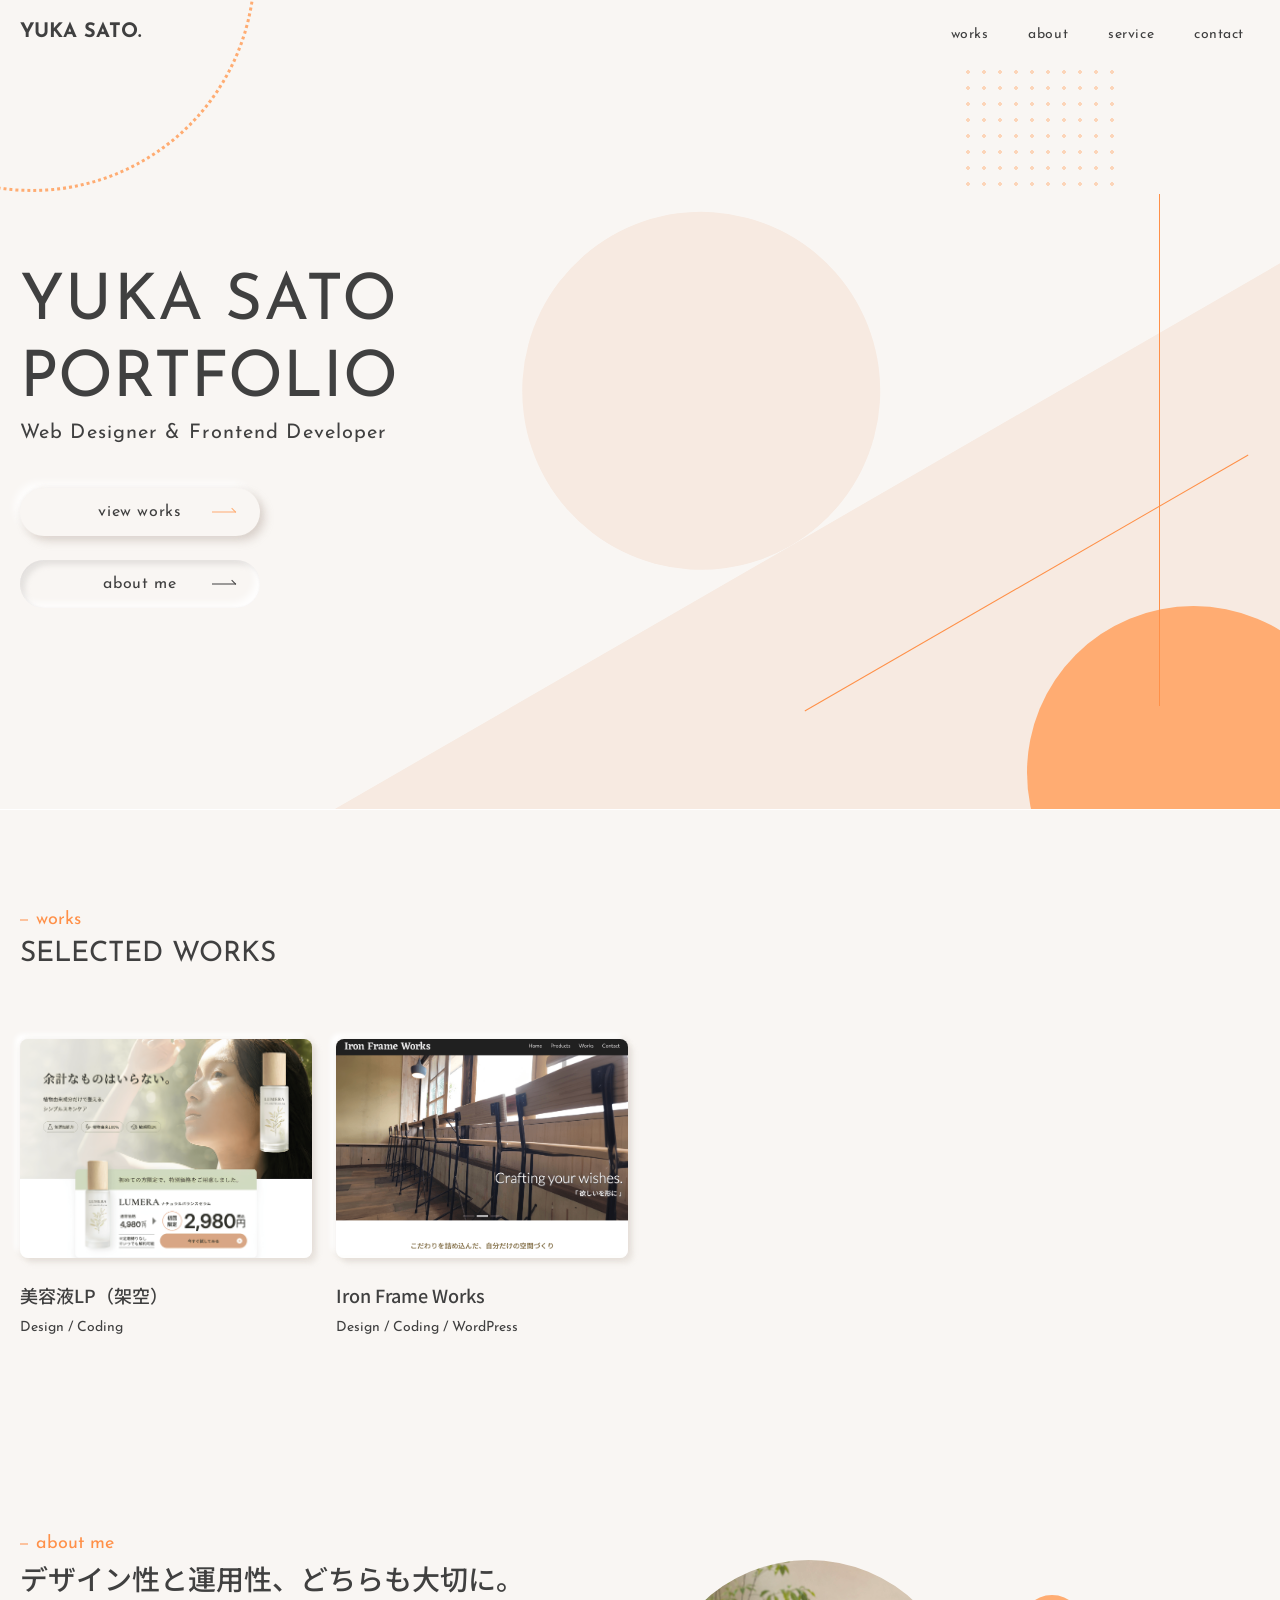
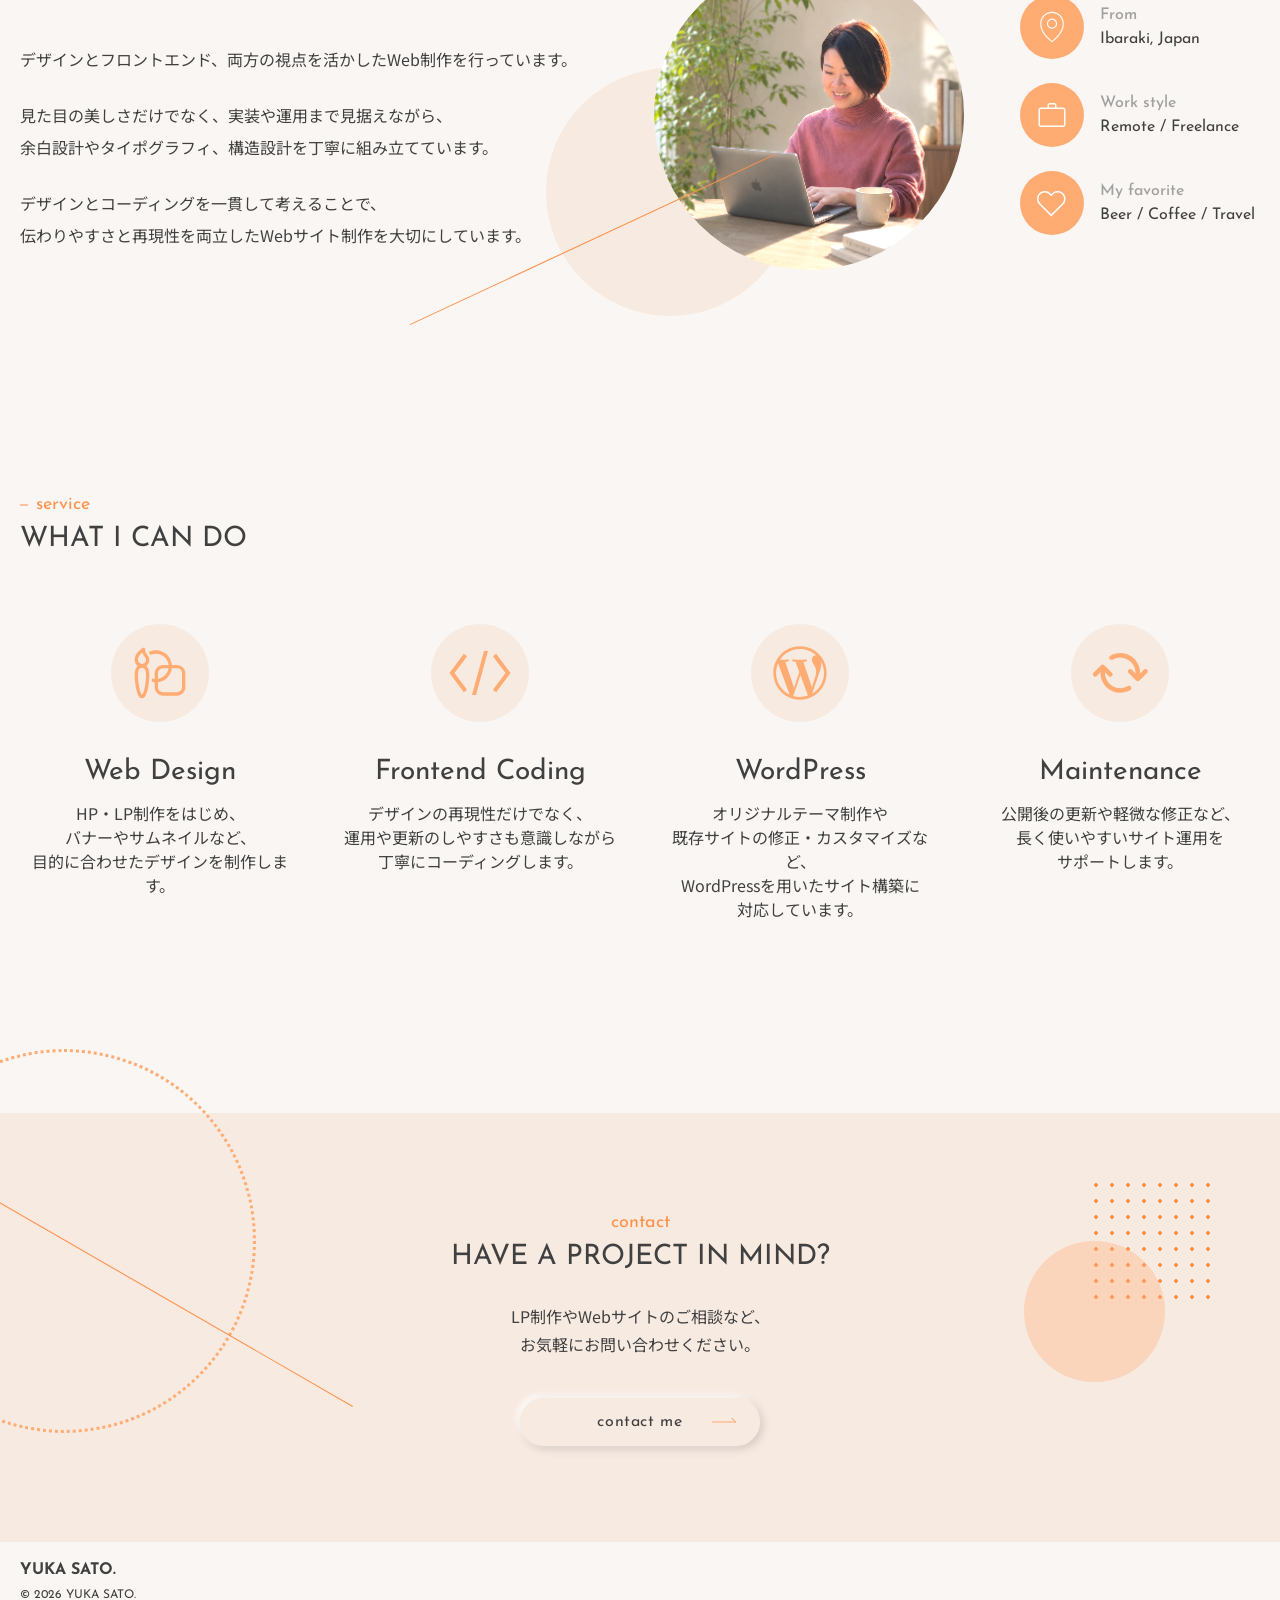
==== commit 78644f52: "fix: SNSリンクを非表示" ====
--- a/index.html
+++ b/index.html
@@ -290,7 +290,7 @@
         <small class="copy">© 2026 YUKA SATO.</small>
       </div>
 
-      <ul class="l-footer__sns">
+      <!-- <ul class="l-footer__sns">
         <li>
           <a class="c-sns-button c-sns-button-outset" href="#" aria-label="X">
             <img src="images/common/icon-sns-x.svg" alt="">
@@ -301,7 +301,7 @@
             <img src="images/common/icon-sns-instagram.svg" alt="">
           </a>
         </li>
-      </ul>
+      </ul> -->
     </div>
   </footer>
 
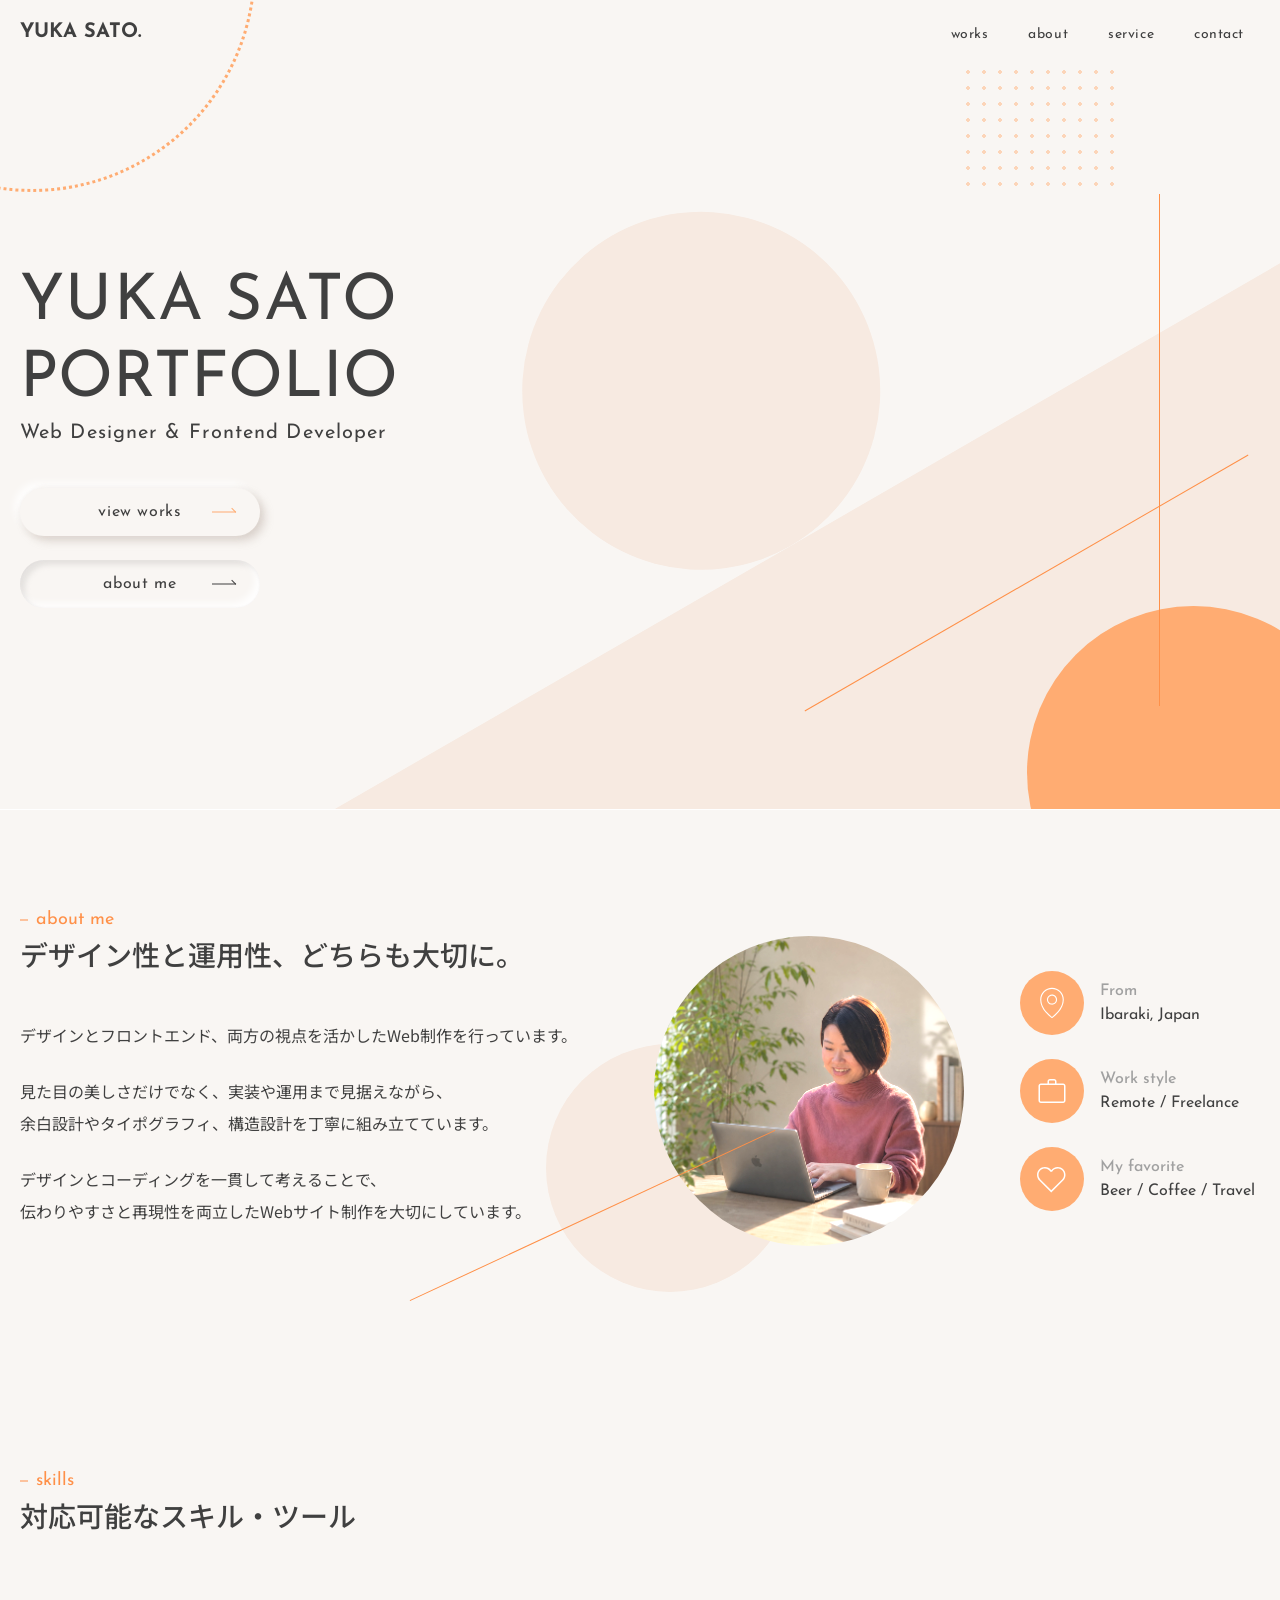
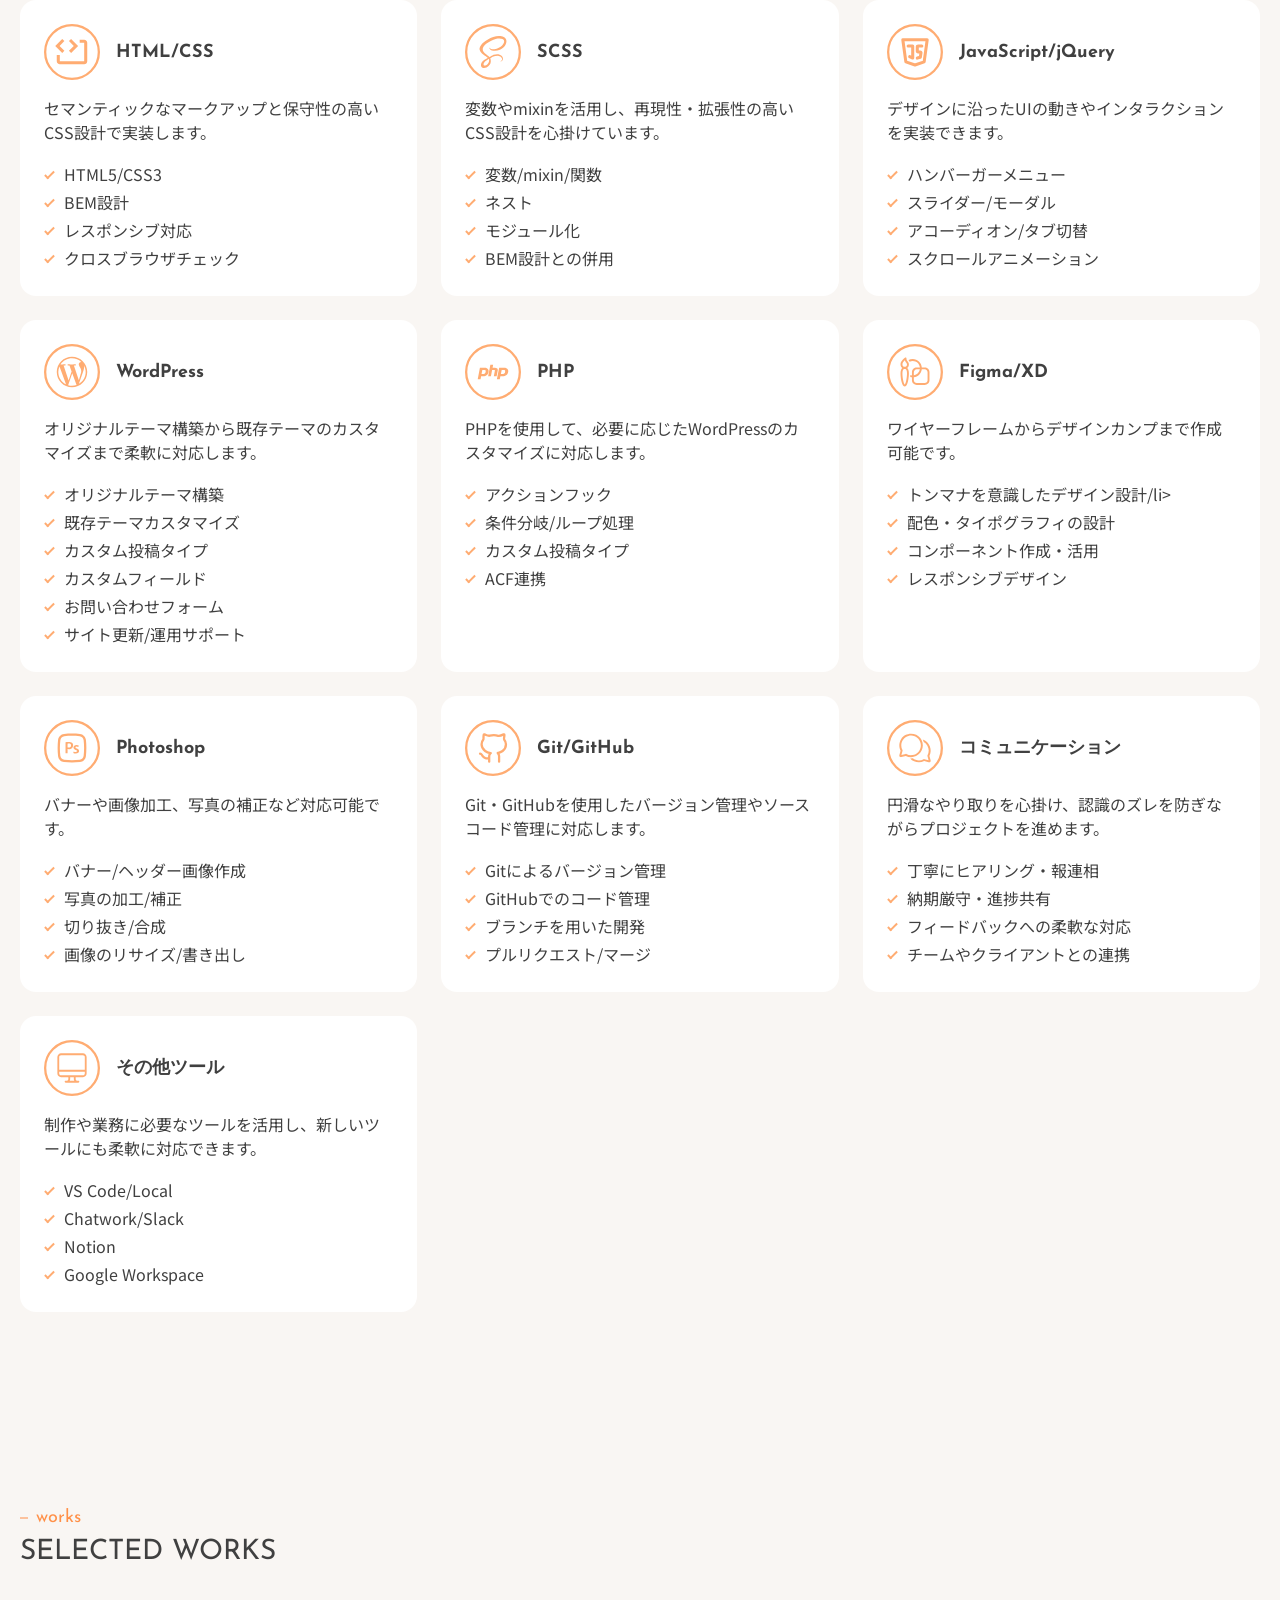
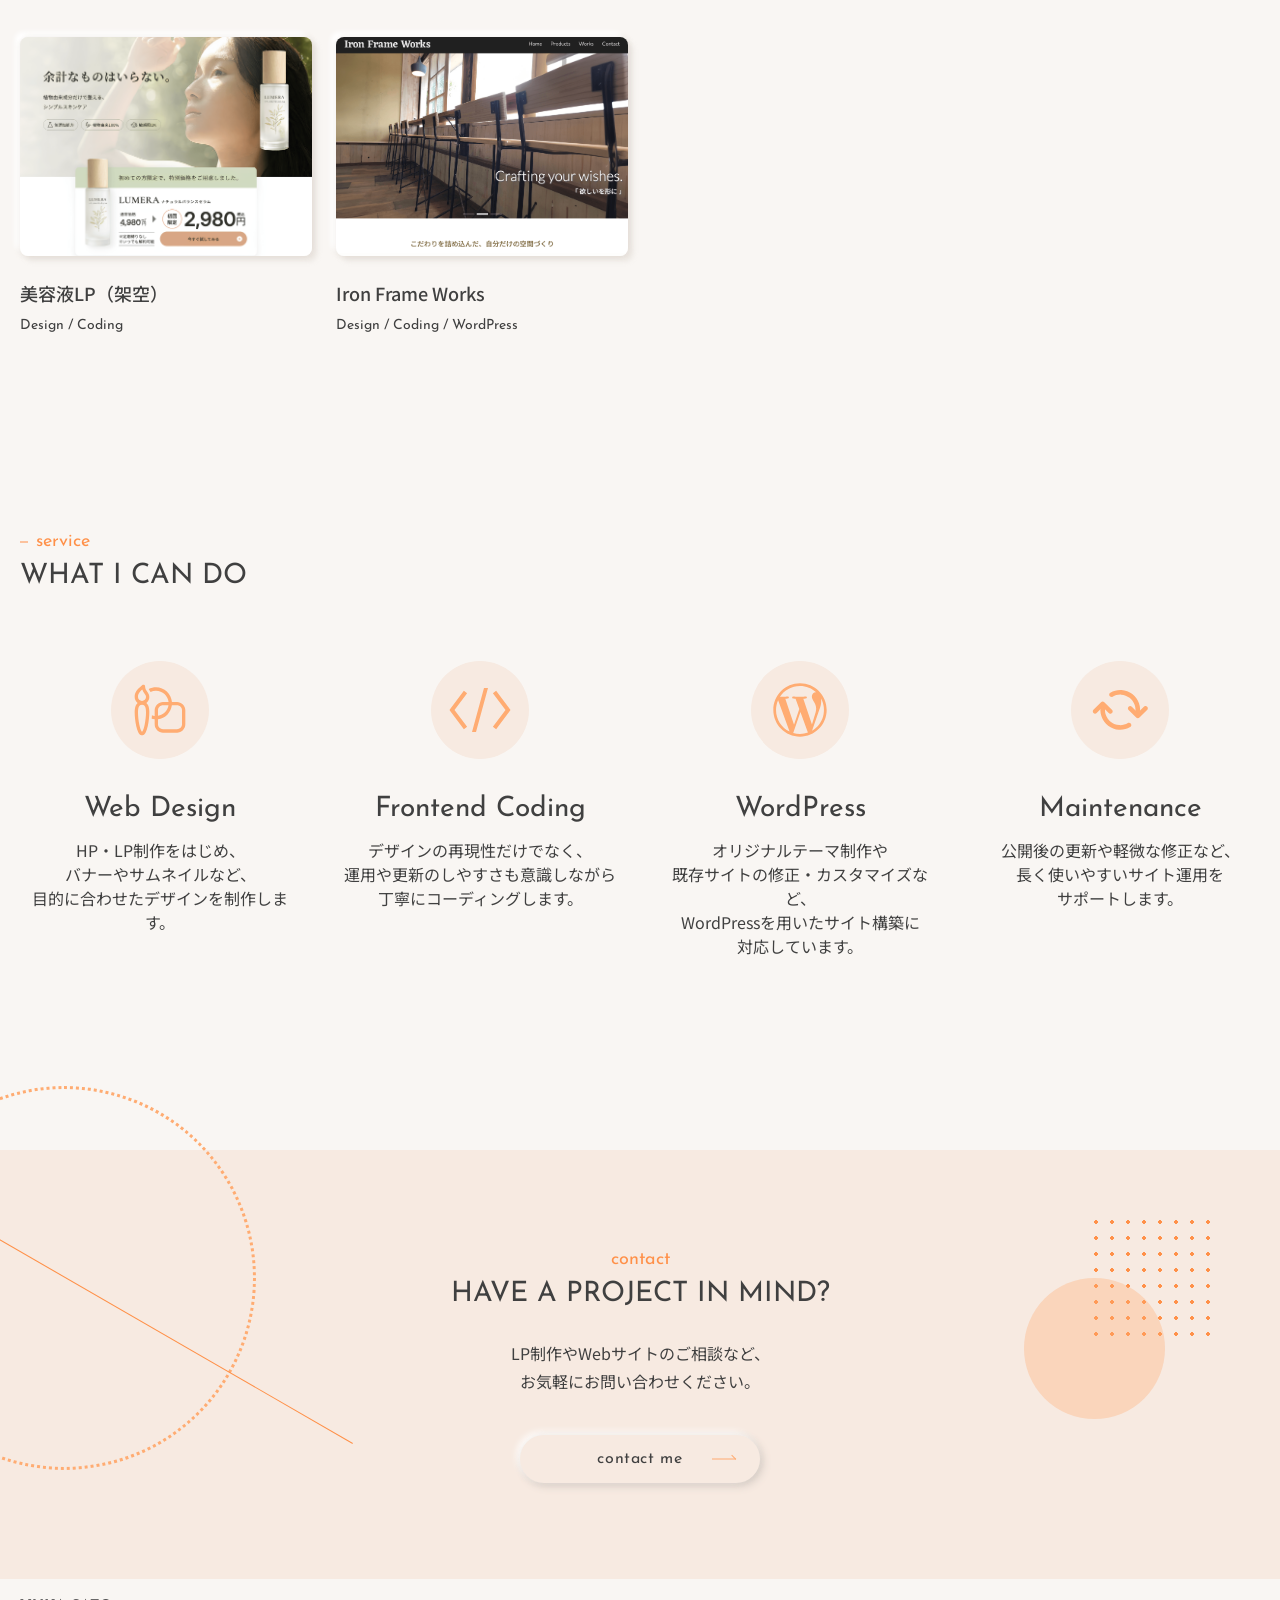
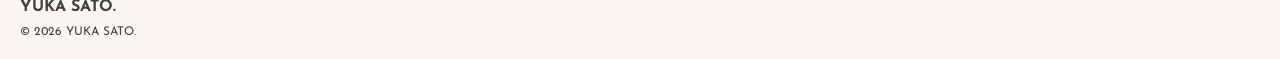
==== commit ab0fc10e: "feat: TOPページにスキルセクションを追加" ====
--- a/index.html
+++ b/index.html
@@ -68,72 +68,6 @@
       </div>
     </section>
 
-    <!-- works -->
-    <section id="works" class="c-section p-works">
-      <div class="l-container">
-        <div class="c-section-head c-section-head--between">
-          <div>
-            <span class="c-section-head__label">works</span>
-            <h2 class="c-section-head__title">SELECTED WORKS</h2>
-          </div>
-
-          <!-- <div class="p-works__btn">
-            <a href="/works/" class="c-button c-button--outset">
-              view all works
-            </a>
-          </div> -->
-        </div>
-
-        <div class="p-works__list">
-          <article class="p-works-card">
-            <a href="works-lumera.html" class="p-works-card__link">
-              <div class="p-works-card__image">
-                <img src="images/works/works-lumera.png" alt="美容液LP">
-              </div>
-              <h3 class="p-works-card__title">美容液LP（架空）</h3>
-              <p class="p-works-card__category">Design / Coding</p>
-            </a>
-          </article>
-
-          <article class="p-works-card">
-            <a href="#" class="p-works-card__link">
-              <div class="p-works-card__image">
-                <img src="images/works/works-iron_frame_works.png" alt="Iron Frame Works">
-              </div>
-              <h3 class="p-works-card__title">Iron Frame Works</h3>
-              <p class="p-works-card__category">Design / Coding / WordPress</p>
-            </a>
-          </article>
-
-          <!-- <article class="p-works-card">
-            <a href="#" class="p-works-card__link">
-              <div class="p-works-card__image">
-                <img src="images/works/works-lumera.png" alt="美容液LP">
-              </div>
-              <h3 class="p-works-card__title">美容液LP（架空）</h3>
-              <p class="p-works-card__category">Design / Coding</p>
-            </a>
-          </article> -->
-
-          <!-- <article class="p-works-card">
-            <a href="#" class="p-works-card__link">
-              <div class="p-works-card__image">
-                <img src="images/works/works-lumera.png" alt="美容液LP">
-              </div>
-              <h3 class="p-works-card__title">美容液LP（架空）</h3>
-              <p class="p-works-card__category">Design / Coding</p>
-            </a>
-          </article> -->
-        </div>
-
-        <!-- <div class="p-works__footer">
-          <a href="/works/" class="c-button c-button--outset">
-            view all works
-          </a>
-        </div> -->
-      </div>
-    </section>
-
     <!-- about -->
     <section id="about" class="c-section p-about">
       <div class="l-container">
@@ -202,6 +136,242 @@
             </li>
           </ul>
         </div>
+      </div>
+    </section>
+
+    <!-- skills -->
+    <section id="skills" class="c-section p-skills">
+      <div class="l-container">
+        <div class="c-section-head">
+          <span class="c-section-head__label">skills</span>
+          <h2 class="c-section-head__title c-section-head__title--ja">対応可能なスキル・ツール</h2>
+        </div>
+
+        <ul class="p-skills__list">
+          <li class="p-skills-card">
+            <div class="p-skills-card__title">
+              <img class="p-skills-card__icon" src="/images/skills/skills-icon-cording.svg" alt="コーディングのアイコン">
+              <h3 class="p-skills-card__heading font-en font-en">HTML/CSS</h3>
+            </div>
+            <div class="p-skills-card__body">
+              <p class="p-skills-card__text">セマンティックなマークアップと保守性の高いCSS設計で実装します。</p>
+              <ul class="p-skills-card__items">
+                <li class="p-skills-card__item">HTML5/CSS3</li>
+                <li class="p-skills-card__item">BEM設計</li>
+                <li class="p-skills-card__item">レスポンシブ対応</li>
+                <li class="p-skills-card__item">クロスブラウザチェック</li>
+              </ul>
+            </div>
+          </li>
+          <li class="p-skills-card">
+            <div class="p-skills-card__title">
+              <img class="p-skills-card__icon" src="/images/skills/skills-icon-scss.svg" alt="SCSSのアイコン">
+              <h3 class="p-skills-card__heading font-en">SCSS</h3>
+            </div>
+            <div class="p-skills-card__body">
+              <p class="p-skills-card__text">変数やmixinを活用し、再現性・拡張性の高いCSS設計を心掛けています。</p>
+              <ul class="p-skills-card__items">
+                <li class="p-skills-card__item">変数/mixin/関数</li>
+                <li class="p-skills-card__item">ネスト</li>
+                <li class="p-skills-card__item">モジュール化</li>
+                <li class="p-skills-card__item">BEM設計との併用</li>
+              </ul>
+            </div>
+          </li>
+          <li class="p-skills-card">
+            <div class="p-skills-card__title">
+              <img class="p-skills-card__icon" src="/images/skills/skills-icon-js.svg" alt="JavaScriptのアイコン">
+              <h3 class="p-skills-card__heading font-en">JavaScript/jQuery</h3>
+            </div>
+            <div class="p-skills-card__body">
+              <p class="p-skills-card__text">デザインに沿ったUIの動きやインタラクションを実装できます。</p>
+              <ul class="p-skills-card__items">
+                <li class="p-skills-card__item">ハンバーガーメニュー</li>
+                <li class="p-skills-card__item">スライダー/モーダル</li>
+                <li class="p-skills-card__item">アコーディオン/タブ切替</li>
+                <li class="p-skills-card__item">スクロールアニメーション</li>
+              </ul>
+            </div>
+          </li>
+          <li class="p-skills-card">
+            <div class="p-skills-card__title">
+              <img class="p-skills-card__icon" src="/images/skills/skills-icon-wp.svg" alt="WordPressのアイコン">
+              <h3 class="p-skills-card__heading font-en">WordPress</h3>
+            </div>
+            <div class="p-skills-card__body">
+              <p class="p-skills-card__text">オリジナルテーマ構築から既存テーマのカスタマイズまで柔軟に対応します。</p>
+              <ul class="p-skills-card__items">
+                <li class="p-skills-card__item">オリジナルテーマ構築</li>
+                <li class="p-skills-card__item">既存テーマカスタマイズ</li>
+                <li class="p-skills-card__item">カスタム投稿タイプ</li>
+                <li class="p-skills-card__item">カスタムフィールド</li>
+                <li class="p-skills-card__item">お問い合わせフォーム</li>
+                <li class="p-skills-card__item">サイト更新/運用サポート</li>
+              </ul>
+            </div>
+          </li>
+          <li class="p-skills-card">
+            <div class="p-skills-card__title">
+              <img class="p-skills-card__icon" src="/images/skills/skills-icon-php.svg" alt="PHPのアイコン">
+              <h3 class="p-skills-card__heading font-en">PHP</h3>
+            </div>
+            <div class="p-skills-card__body">
+              <p class="p-skills-card__text">PHPを使用して、必要に応じたWordPressのカスタマイズに対応します。</p>
+              <ul class="p-skills-card__items">
+                <li class="p-skills-card__item">アクションフック</li>
+                <li class="p-skills-card__item">条件分岐/ループ処理</li>
+                <li class="p-skills-card__item">カスタム投稿タイプ</li>
+                <li class="p-skills-card__item">ACF連携</li>
+              </ul>
+            </div>
+          </li>
+          <li class="p-skills-card">
+            <div class="p-skills-card__title">
+              <img class="p-skills-card__icon" src="/images/skills/skills-icon-design.svg" alt="デザインのアイコン">
+              <h3 class="p-skills-card__heading font-en">Figma/XD</h3>
+            </div>
+            <div class="p-skills-card__body">
+              <p class="p-skills-card__text">ワイヤーフレームからデザインカンプまで作成可能です。</p>
+              <ul class="p-skills-card__items">
+                <li class="p-skills-card__item">トンマナを意識したデザイン設計/li>
+                <li class="p-skills-card__item">配色・タイポグラフィの設計</li>
+                <li class="p-skills-card__item">コンポーネント作成・活用</li>
+                <li class="p-skills-card__item">レスポンシブデザイン</li>
+              </ul>
+            </div>
+          </li>
+          <li class="p-skills-card">
+            <div class="p-skills-card__title">
+              <img class="p-skills-card__icon" src="/images/skills/skills-icon-photoshop.svg" alt="Photoshopのアイコン">
+              <h3 class="p-skills-card__heading font-en">Photoshop</h3>
+            </div>
+            <div class="p-skills-card__body">
+              <p class="p-skills-card__text">バナーや画像加工、写真の補正など対応可能です。</p>
+              <ul class="p-skills-card__items">
+                <li class="p-skills-card__item">バナー/ヘッダー画像作成</li>
+                <li class="p-skills-card__item">写真の加工/補正</li>
+                <li class="p-skills-card__item">切り抜き/合成</li>
+                <li class="p-skills-card__item">画像のリサイズ/書き出し</li>
+              </ul>
+            </div>
+          </li>
+          <li class="p-skills-card">
+            <div class="p-skills-card__title">
+              <img class="p-skills-card__icon" src="/images/skills/skills-icon-git.svg" alt="Gitのアイコン">
+              <h3 class="p-skills-card__heading font-en">Git/GitHub</h3>
+            </div>
+            <div class="p-skills-card__body">
+              <p class="p-skills-card__text"> Git・GitHubを使用したバージョン管理やソースコード管理に対応します。</p>
+              <ul class="p-skills-card__items">
+                <li class="p-skills-card__item">Gitによるバージョン管理</li>
+                <li class="p-skills-card__item">GitHubでのコード管理</li>
+                <li class="p-skills-card__item">ブランチを用いた開発</li>
+                <li class="p-skills-card__item">プルリクエスト/マージ</li>
+              </ul>
+            </div>
+          </li>
+          <li class="p-skills-card">
+            <div class="p-skills-card__title">
+              <img class="p-skills-card__icon" src="/images/skills/skills-icon-communication.svg" alt="コミュニケーションのアイコン">
+              <h3 class="p-skills-card__heading font-en">コミュニケーション</h3>
+            </div>
+            <div class="p-skills-card__body">
+              <p class="p-skills-card__text">円滑なやり取りを心掛け、認識のズレを防ぎながらプロジェクトを進めます。</p>
+              <ul class="p-skills-card__items">
+                <li class="p-skills-card__item">丁寧にヒアリング・報連相</li>
+                <li class="p-skills-card__item">納期厳守・進捗共有</li>
+                <li class="p-skills-card__item">フィードバックへの柔軟な対応</li>
+                <li class="p-skills-card__item">チームやクライアントとの連携</li>
+              </ul>
+            </div>
+          </li>
+          <li class="p-skills-card">
+            <div class="p-skills-card__title">
+              <img class="p-skills-card__icon" src="/images/skills/skills-icon-desktop.svg" alt="パソコンのアイコン">
+              <h3 class="p-skills-card__heading font-en">その他ツール</h3>
+            </div>
+            <div class="p-skills-card__body">
+              <p class="p-skills-card__text">制作や業務に必要なツールを活用し、新しいツールにも柔軟に対応できます。</p>
+              <ul class="p-skills-card__items">
+                <li class="p-skills-card__item">VS Code/Local</li>
+                <li class="p-skills-card__item">Chatwork/Slack</li>
+                <li class="p-skills-card__item">Notion</li>
+                <li class="p-skills-card__item">Google Workspace</li>
+              </ul>
+            </div>
+          </li>
+        </ul>
+
+        <!-- <div class="p-skills-mind">
+          <h3 class="p-skills-mind__title">できない理由より、できる方法を考える。</h3>
+          <p class="p-skills-mind__text">課題に直面したときは、まず自ら調べて試行錯誤し、必要に応じて相談しながら最適な方法を見つけます。</p>
+        </div> -->
+      </div>
+    </section>
+
+    <!-- works -->
+    <section id="works" class="c-section p-works">
+      <div class="l-container">
+        <div class="c-section-head c-section-head--between">
+          <div>
+            <span class="c-section-head__label">works</span>
+            <h2 class="c-section-head__title">SELECTED WORKS</h2>
+          </div>
+
+          <!-- <div class="p-works__btn">
+            <a href="/works/" class="c-button c-button--outset">
+              view all works
+            </a>
+          </div> -->
+        </div>
+
+        <div class="p-works__list">
+          <article class="p-works-card">
+            <a href="works-lumera.html" class="p-works-card__link">
+              <div class="p-works-card__image">
+                <img src="images/works/works-lumera.png" alt="美容液LP">
+              </div>
+              <h3 class="p-works-card__title">美容液LP（架空）</h3>
+              <p class="p-works-card__category">Design / Coding</p>
+            </a>
+          </article>
+
+          <article class="p-works-card">
+            <a href="works-iron_frame_works.html" class="p-works-card__link">
+              <div class="p-works-card__image">
+                <img src="images/works/works-iron_frame_works.png" alt="Iron Frame Works">
+              </div>
+              <h3 class="p-works-card__title">Iron Frame Works</h3>
+              <p class="p-works-card__category">Design / Coding / WordPress</p>
+            </a>
+          </article>
+
+          <!-- <article class="p-works-card">
+            <a href="#" class="p-works-card__link">
+              <div class="p-works-card__image">
+                <img src="images/works/works-lumera.png" alt="美容液LP">
+              </div>
+              <h3 class="p-works-card__title">美容液LP（架空）</h3>
+              <p class="p-works-card__category">Design / Coding</p>
+            </a>
+          </article> -->
+
+          <!-- <article class="p-works-card">
+            <a href="#" class="p-works-card__link">
+              <div class="p-works-card__image">
+                <img src="images/works/works-lumera.png" alt="美容液LP">
+              </div>
+              <h3 class="p-works-card__title">美容液LP（架空）</h3>
+              <p class="p-works-card__category">Design / Coding</p>
+            </a>
+          </article> -->
+        </div>
+
+        <!-- <div class="p-works__footer">
+          <a href="/works/" class="c-button c-button--outset">
+            view all works
+          </a>
+        </div> -->
       </div>
     </section>
 
--- a/css/style.css
+++ b/css/style.css
@@ -113,6 +113,10 @@
   overflow-y: hidden;
 }
 
+main {
+  overflow-x: clip;
+}
+
 img {
   width: 100%;
 }
@@ -125,7 +129,6 @@
   max-width: 1320px;
   margin-inline: auto;
   padding-inline: 20px;
-  overflow-x: clip;
 }
 
 /* =========================
@@ -896,6 +899,62 @@
 }
 
 /* =========================
+  about
+========================= */
+.p-skills__list {
+  display: grid;
+  grid-template-columns: repeat(3, 1fr);
+  gap: 2.4rem;
+}
+@media screen and (max-width: 999px) {
+  .p-skills__list {
+    grid-template-columns: repeat(2, 1fr);
+  }
+}
+@media screen and (max-width: 540px) {
+  .p-skills__list {
+    grid-template-columns: 1fr;
+  }
+}
+.p-skills .p-skills-card {
+  background: #ffffff;
+  padding: 2.4rem;
+  border-radius: 1.6rem;
+}
+.p-skills .p-skills-card__title {
+  display: flex;
+  gap: 1.6rem;
+  align-items: center;
+  margin-bottom: 1.6rem;
+}
+.p-skills .p-skills-card__heading {
+  font-size: 1.8rem;
+  overflow-wrap: anywhere;
+}
+.p-skills .p-skills-card__icon {
+  width: 5.6rem;
+}
+.p-skills .p-skills-card__items {
+  margin-top: 1.6rem;
+}
+.p-skills .p-skills-card__item {
+  padding-left: 2rem;
+  padding-block: 2px;
+  position: relative;
+}
+.p-skills .p-skills-card__item::before {
+  position: absolute;
+  content: "";
+  width: 5px;
+  height: 10px;
+  border-bottom: 2px solid #ffac72;
+  border-right: 2px solid #ffac72;
+  transform: rotate(45deg);
+  top: 9px;
+  left: 3px;
+}
+
+/* =========================
   service
 ========================= */
 .p-service__list {
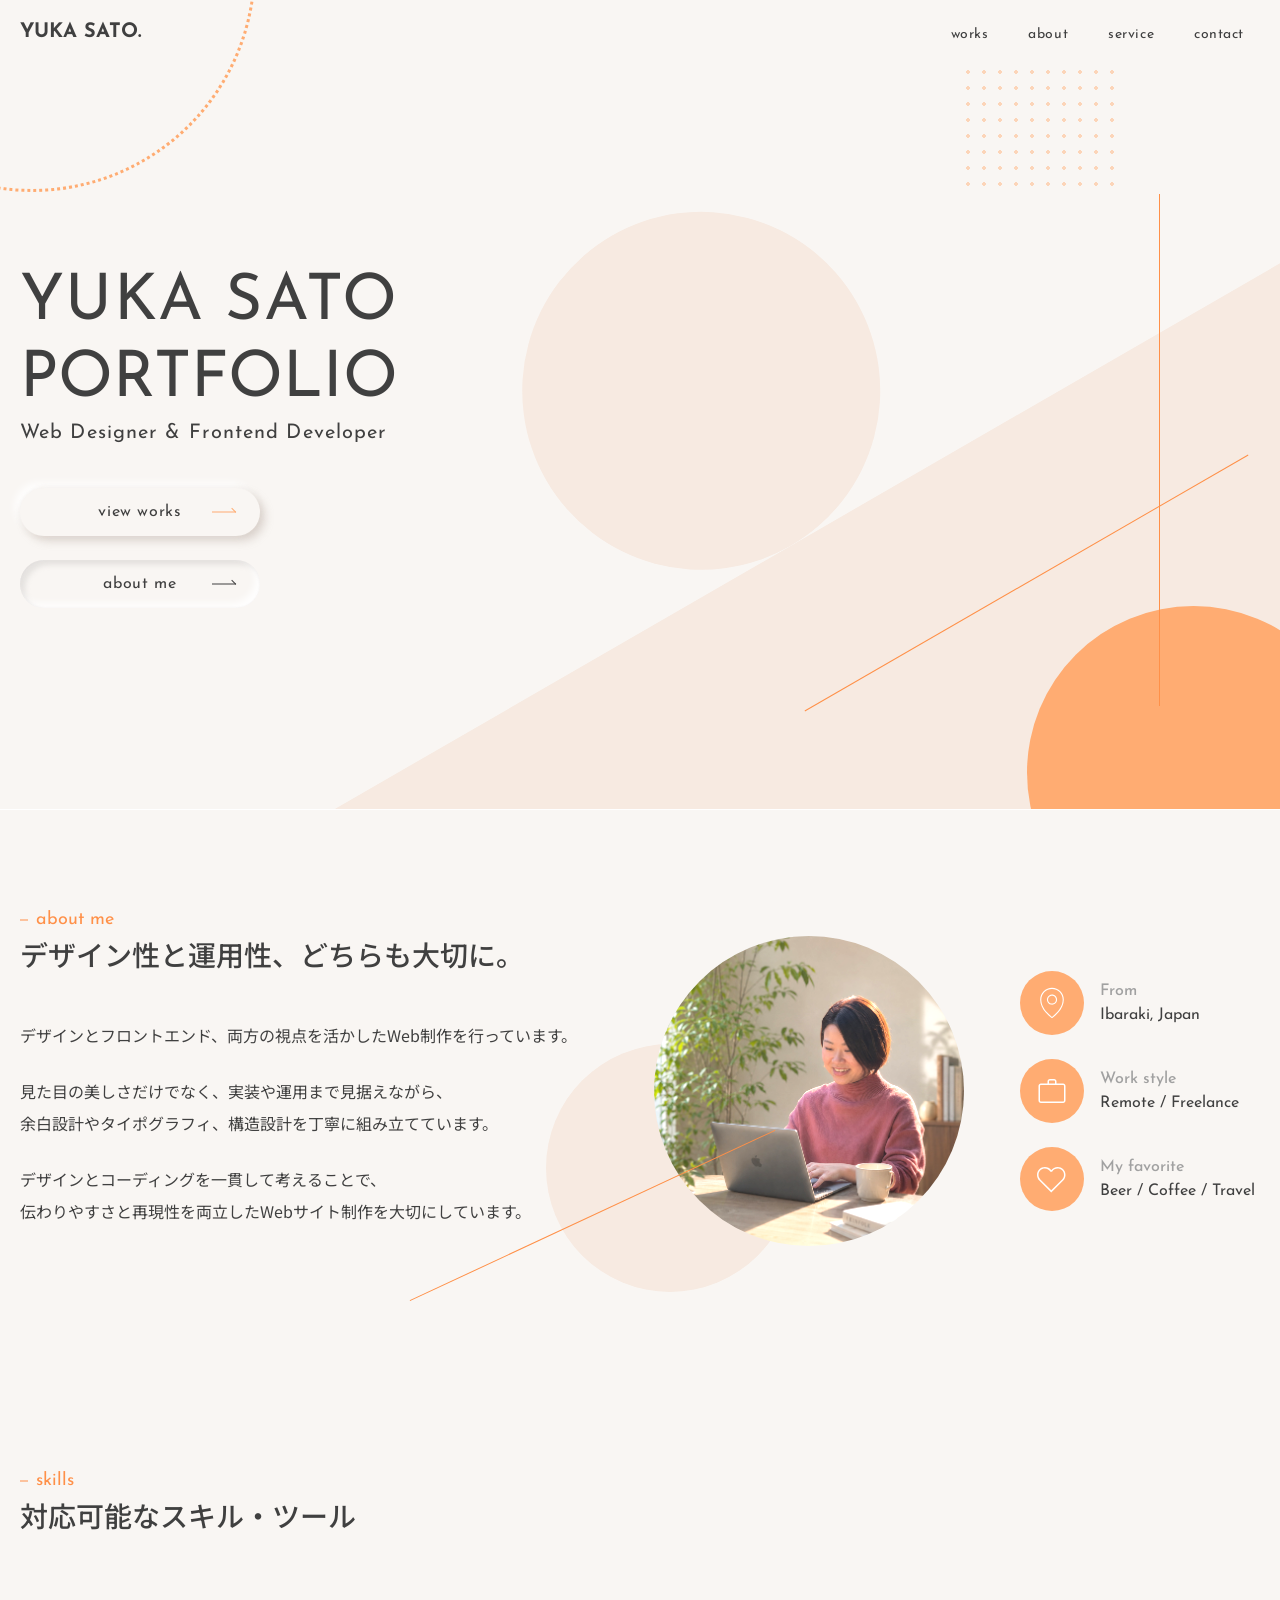
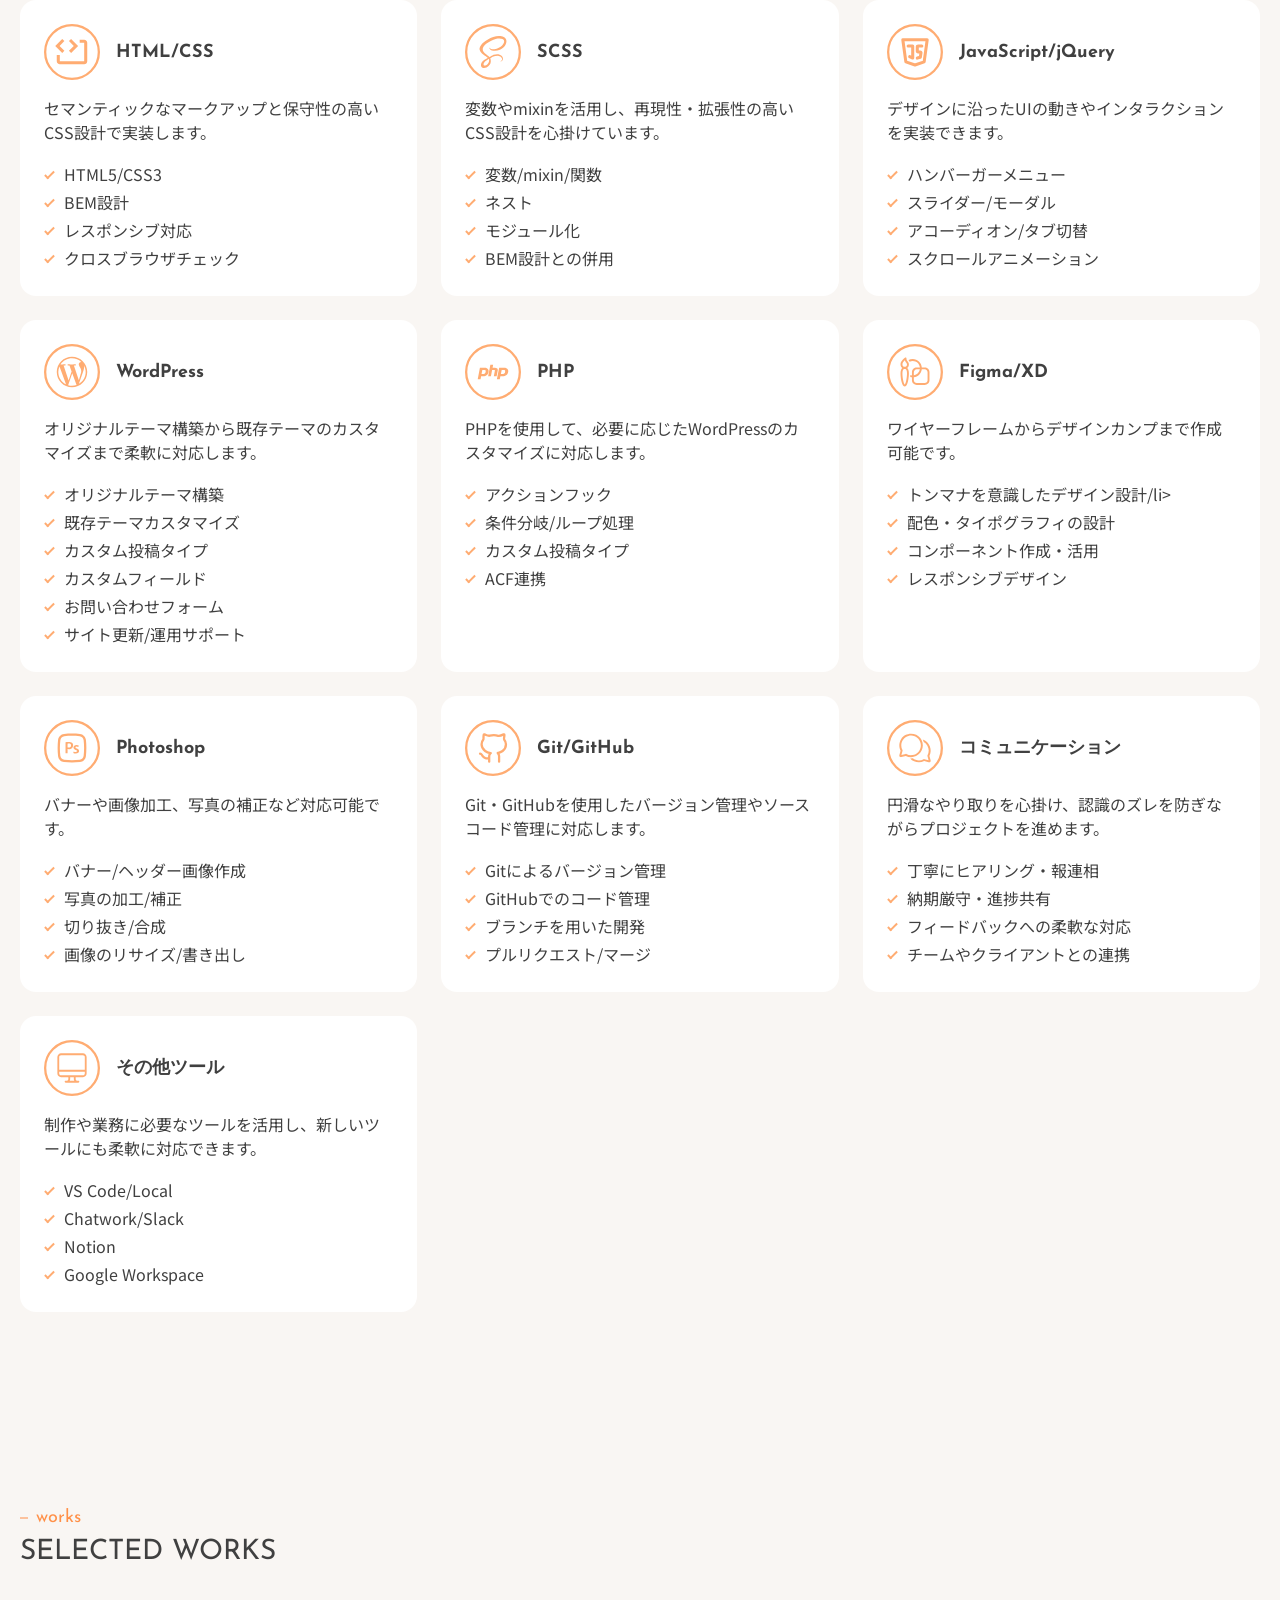
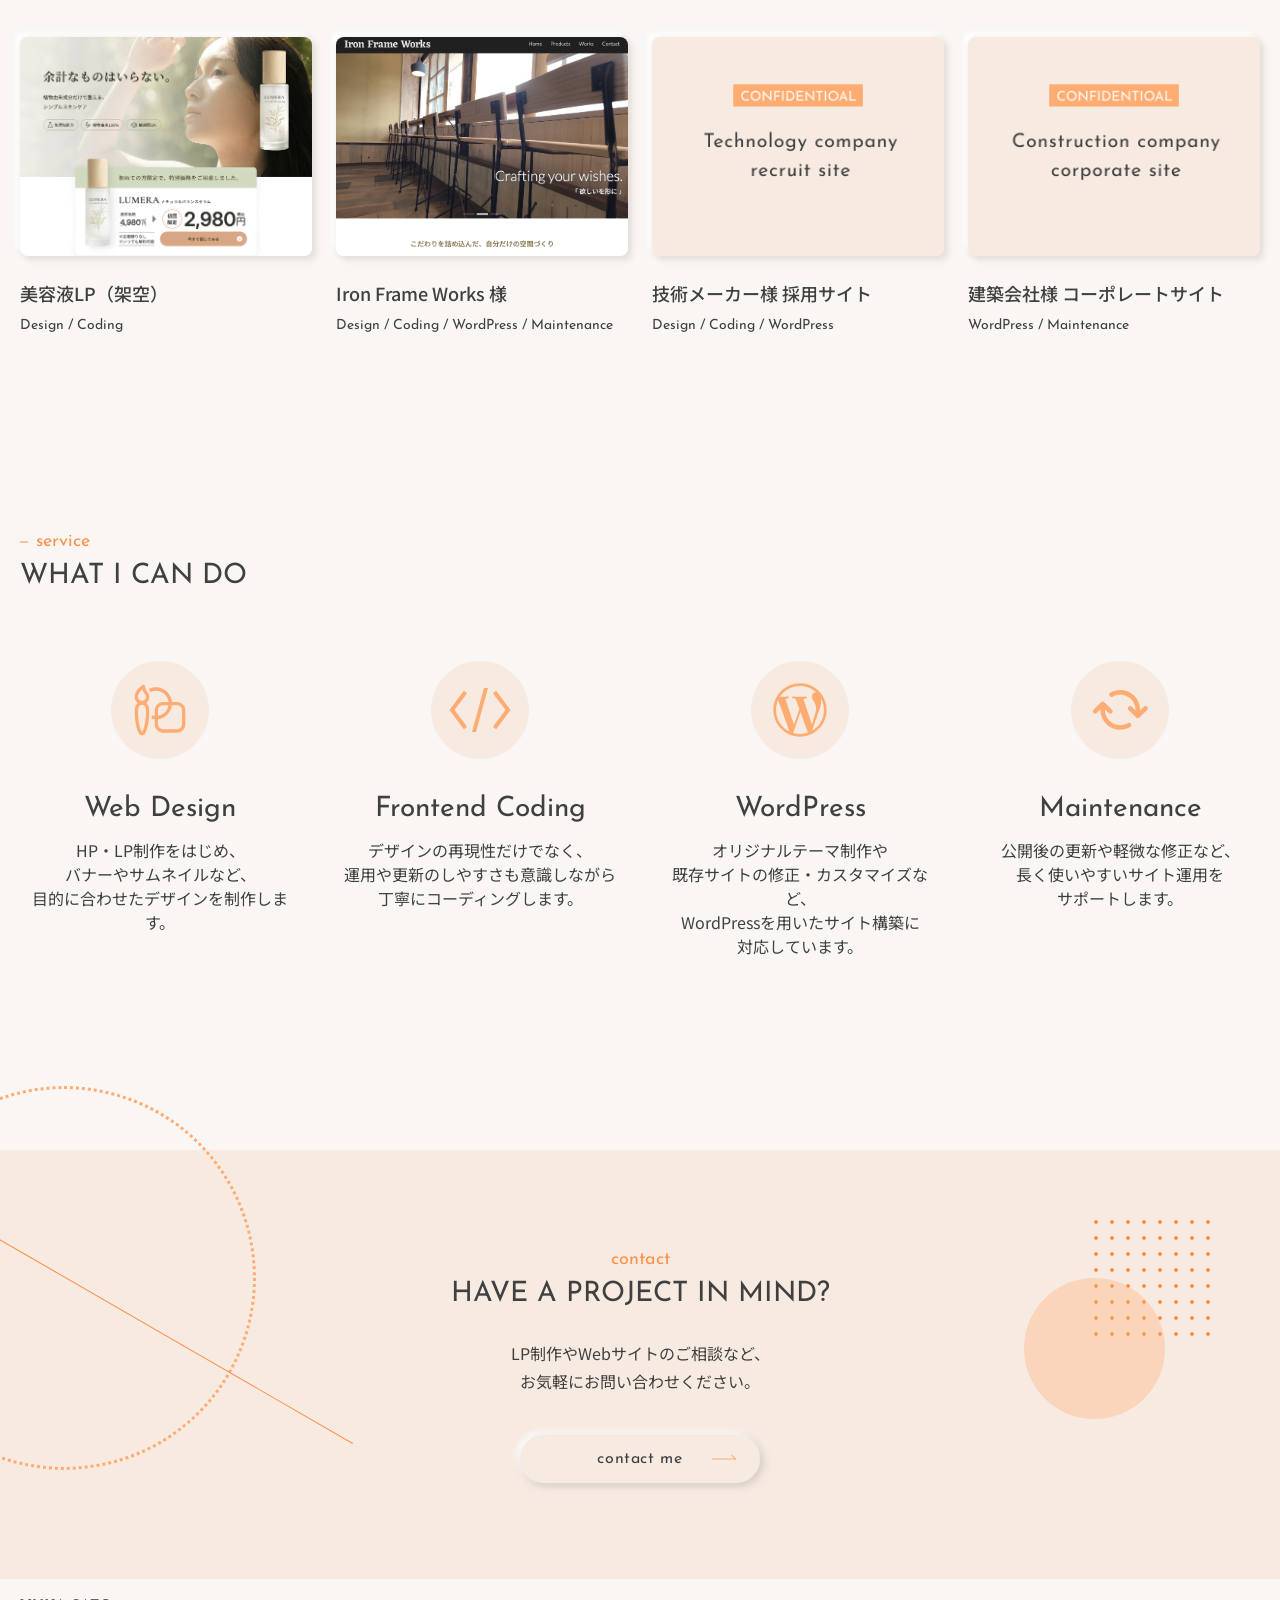
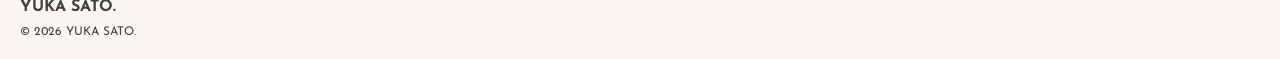
==== commit 3b460cd5: "feat: 制作実績を2件追加" ====
--- a/index.html
+++ b/index.html
@@ -341,30 +341,30 @@
               <div class="p-works-card__image">
                 <img src="images/works/works-iron_frame_works.png" alt="Iron Frame Works">
               </div>
-              <h3 class="p-works-card__title">Iron Frame Works</h3>
+              <h3 class="p-works-card__title">Iron Frame Works 様</h3>
+              <p class="p-works-card__category">Design / Coding / WordPress / Maintenance</p>
+            </a>
+          </article>
+
+          <article class="p-works-card">
+            <a href="works-confidential-01.html" class="p-works-card__link">
+              <div class="p-works-card__image">
+                <img src="images/works/works-confidential-01.png" alt="Technology company recruit site">
+              </div>
+              <h3 class="p-works-card__title">技術メーカー様 採用サイト</h3>
               <p class="p-works-card__category">Design / Coding / WordPress</p>
             </a>
           </article>
 
-          <!-- <article class="p-works-card">
-            <a href="#" class="p-works-card__link">
+          <article class="p-works-card">
+            <a href="works-confidential-02.html" class="p-works-card__link">
               <div class="p-works-card__image">
-                <img src="images/works/works-lumera.png" alt="美容液LP">
-              </div>
-              <h3 class="p-works-card__title">美容液LP（架空）</h3>
-              <p class="p-works-card__category">Design / Coding</p>
+                <img src="images/works/works-confidential-02.png" alt="Construction company corporate site">
+              </div>
+              <h3 class="p-works-card__title">建築会社様 コーポレートサイト</h3>
+              <p class="p-works-card__category">WordPress / Maintenance</p>
             </a>
-          </article> -->
-
-          <!-- <article class="p-works-card">
-            <a href="#" class="p-works-card__link">
-              <div class="p-works-card__image">
-                <img src="images/works/works-lumera.png" alt="美容液LP">
-              </div>
-              <h3 class="p-works-card__title">美容液LP（架空）</h3>
-              <p class="p-works-card__category">Design / Coding</p>
-            </a>
-          </article> -->
+          </article>
         </div>
 
         <!-- <div class="p-works__footer">
--- a/css/style.css
+++ b/css/style.css
@@ -522,7 +522,7 @@
   margin-bottom: 2.4rem;
 }
 .p-work-detail .p-work-detail__head .c-section-head__title {
-  font-size: clamp(2.8rem, 7vw, 4rem);
+  font-size: clamp(2.8rem, 7vw, 3.4rem);
 }
 .p-work-detail .p-work-detail__head .c-section-head__lead {
   font-size: clamp(1.6rem, 4vw, 2.4rem);
@@ -1093,7 +1093,7 @@
 ========================= */
 .p-work-detail__head {
   display: grid;
-  grid-template-columns: auto 1fr;
+  grid-template-columns: auto minmax(300px, clamp(300px, 45vw, 650px));
   gap: 4.8rem;
   align-items: center;
 }
@@ -1149,6 +1149,12 @@
 }
 .p-work-detail__nav {
   text-align: center;
+}
+.p-work-detail__section {
+  border-bottom: 1px solid #ffffff;
+}
+.p-work-detail__section:last-of-type {
+  border-bottom: none;
 }
 .p-work-detail .p-overview {
   display: grid;
@@ -1189,7 +1195,6 @@
   line-height: 1.75;
 }
 .p-work-detail .p-approach {
-  border-block: 1px solid #ffffff;
   display: grid;
   grid-template-columns: 70% 1fr;
   gap: 4.8rem;
@@ -1228,7 +1233,7 @@
   margin-inline: auto;
 }
 .p-work-detail .p-approach-card__title {
-  font-size: 1.8rem;
+  font-size: 2rem;
   font-weight: 600;
   margin-bottom: 1.2rem;
 }
@@ -1301,4 +1306,9 @@
   background: #ffffff;
   padding: clamp(0.8rem, 2vw, 1.6rem);
   border-radius: clamp(0.8rem, 2vw, 1.6rem);
+}
+
+/* 実績非公開のページ */
+.p-work-detail--private .p-approach {
+  grid-template-columns: 1fr;
 }/*# sourceMappingURL=style.css.map */
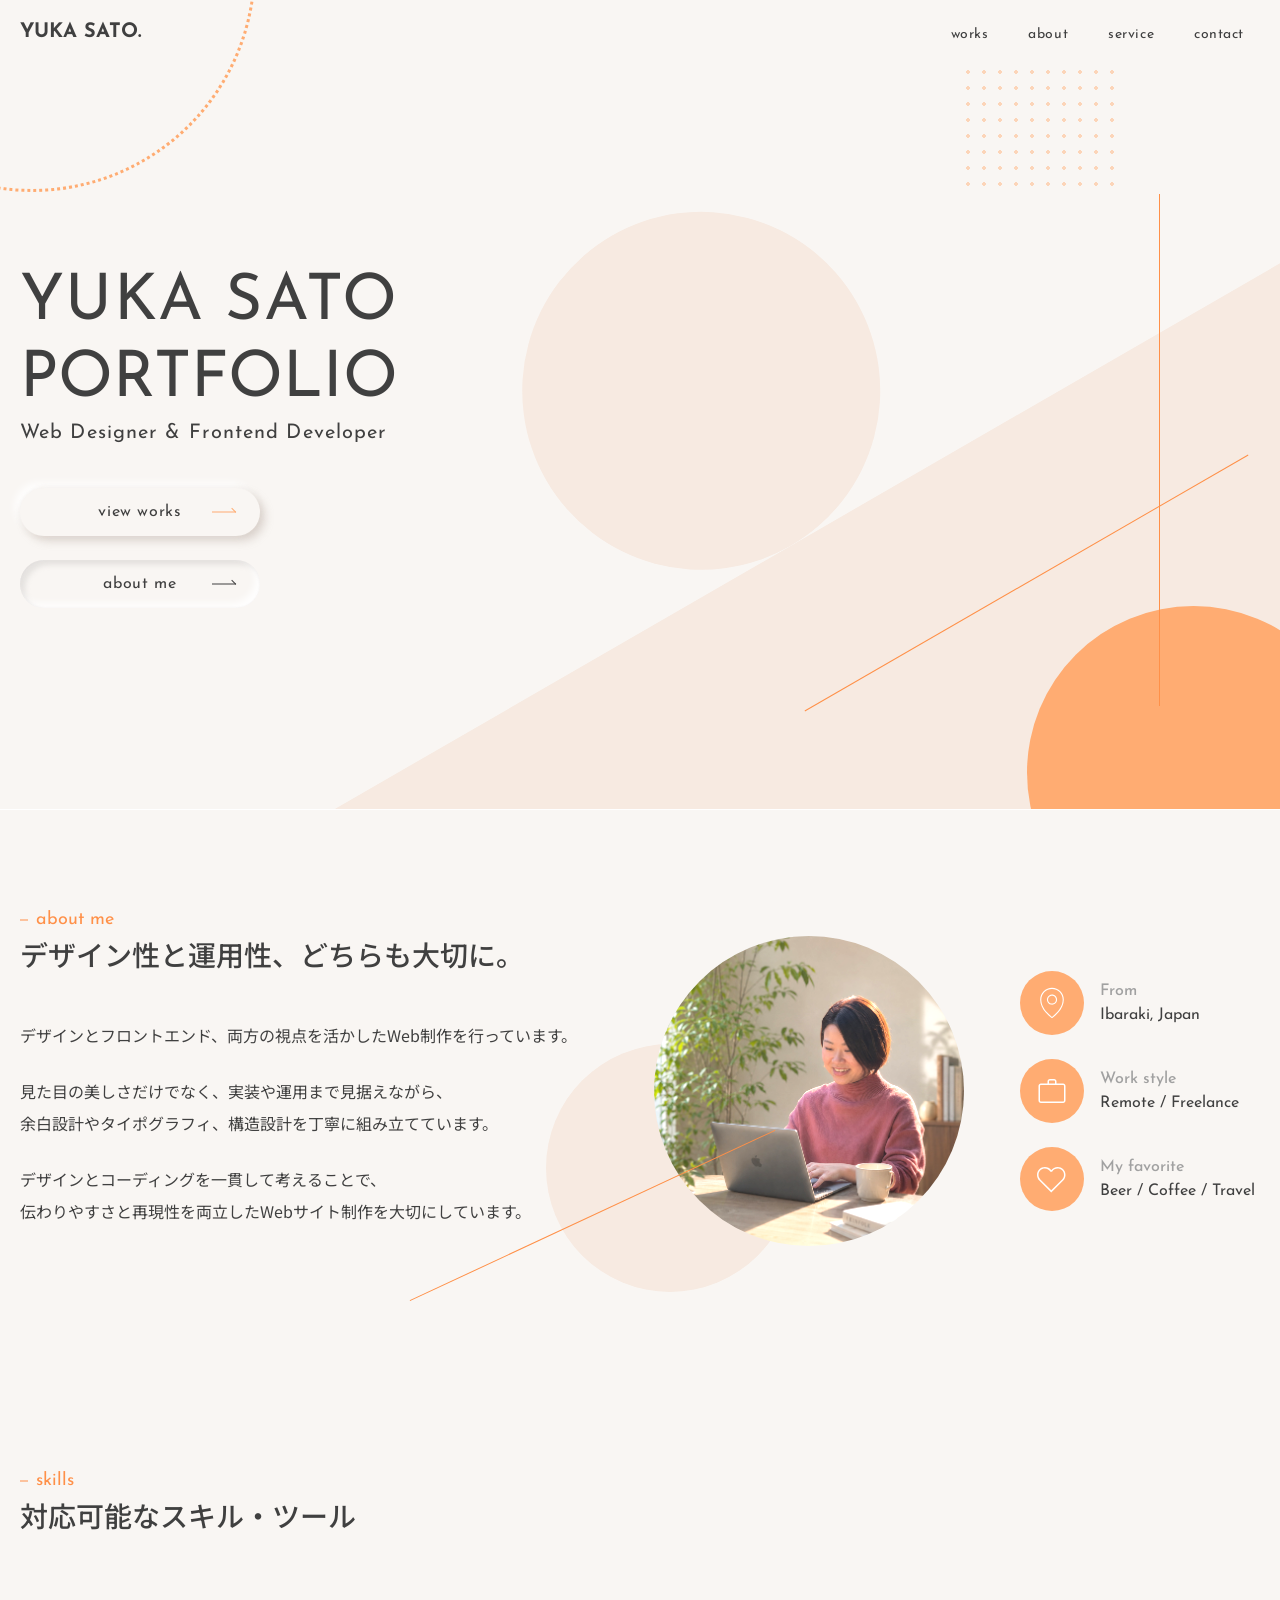
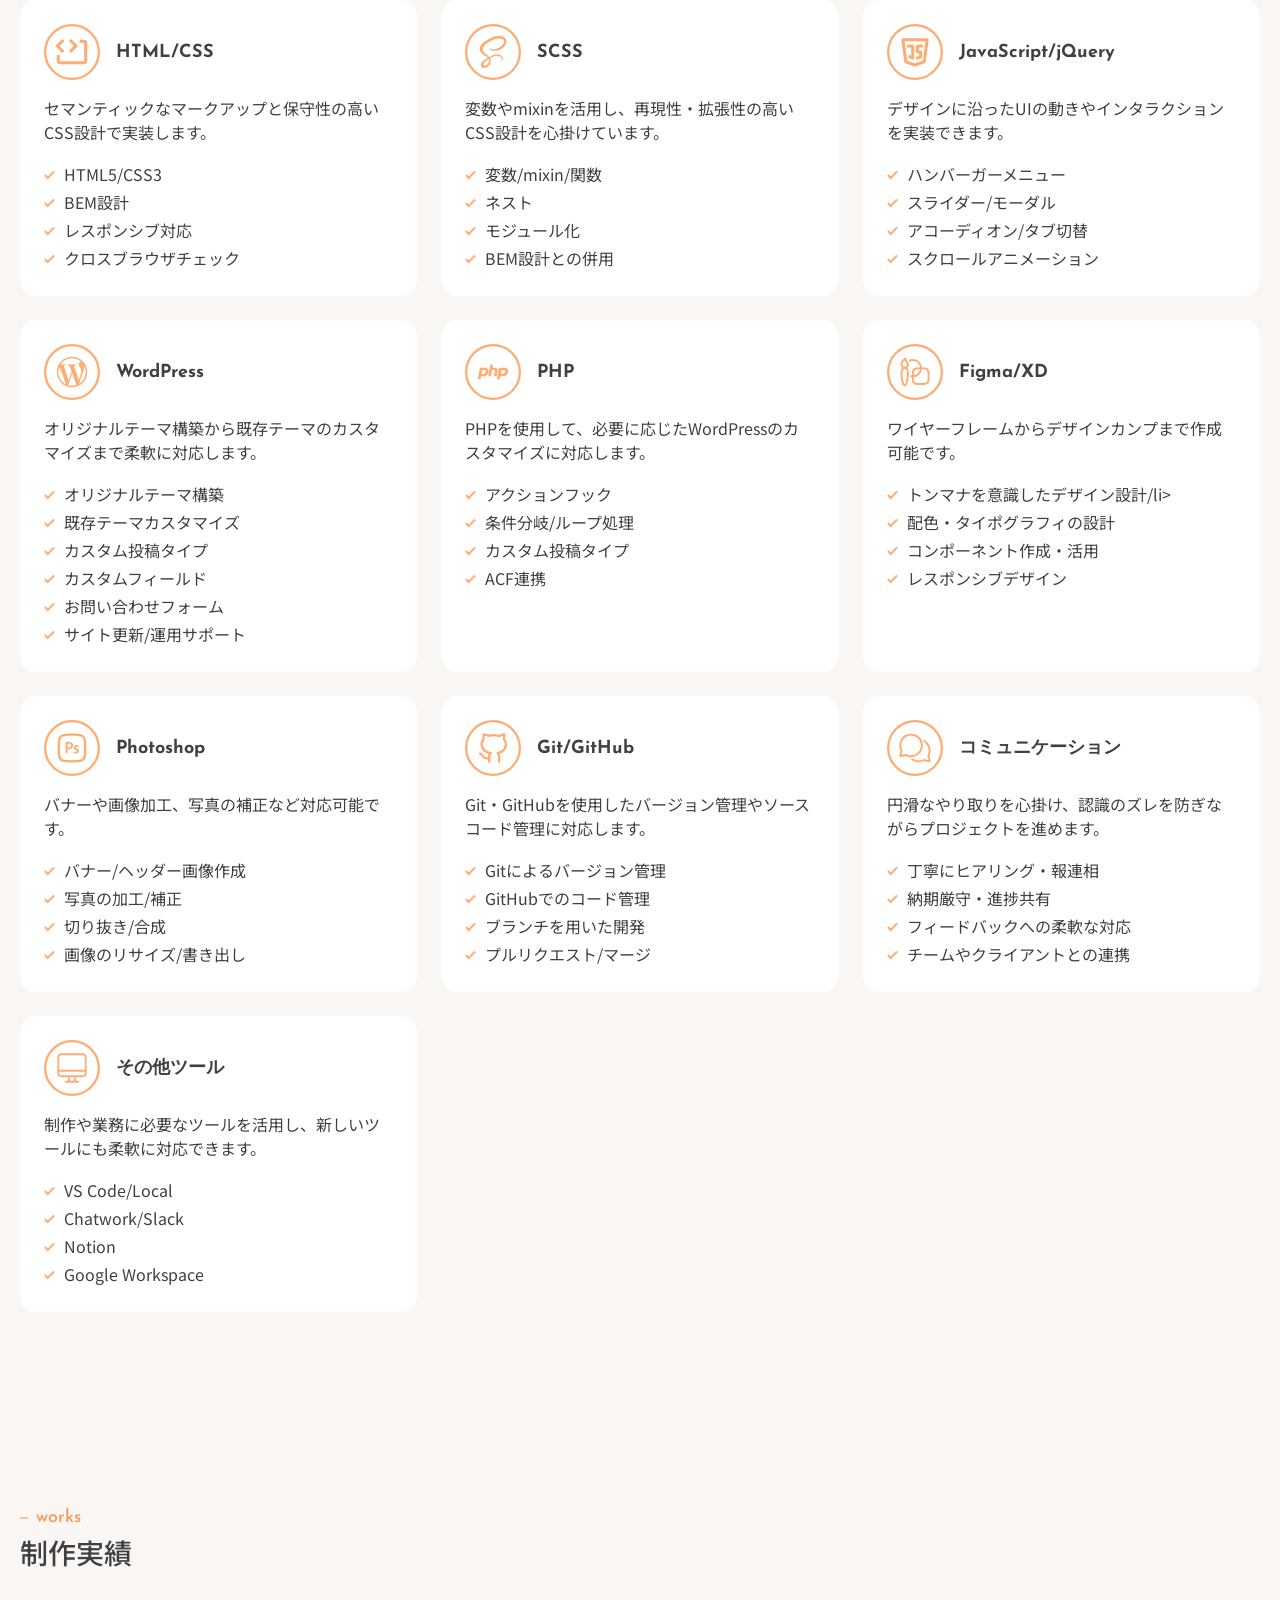
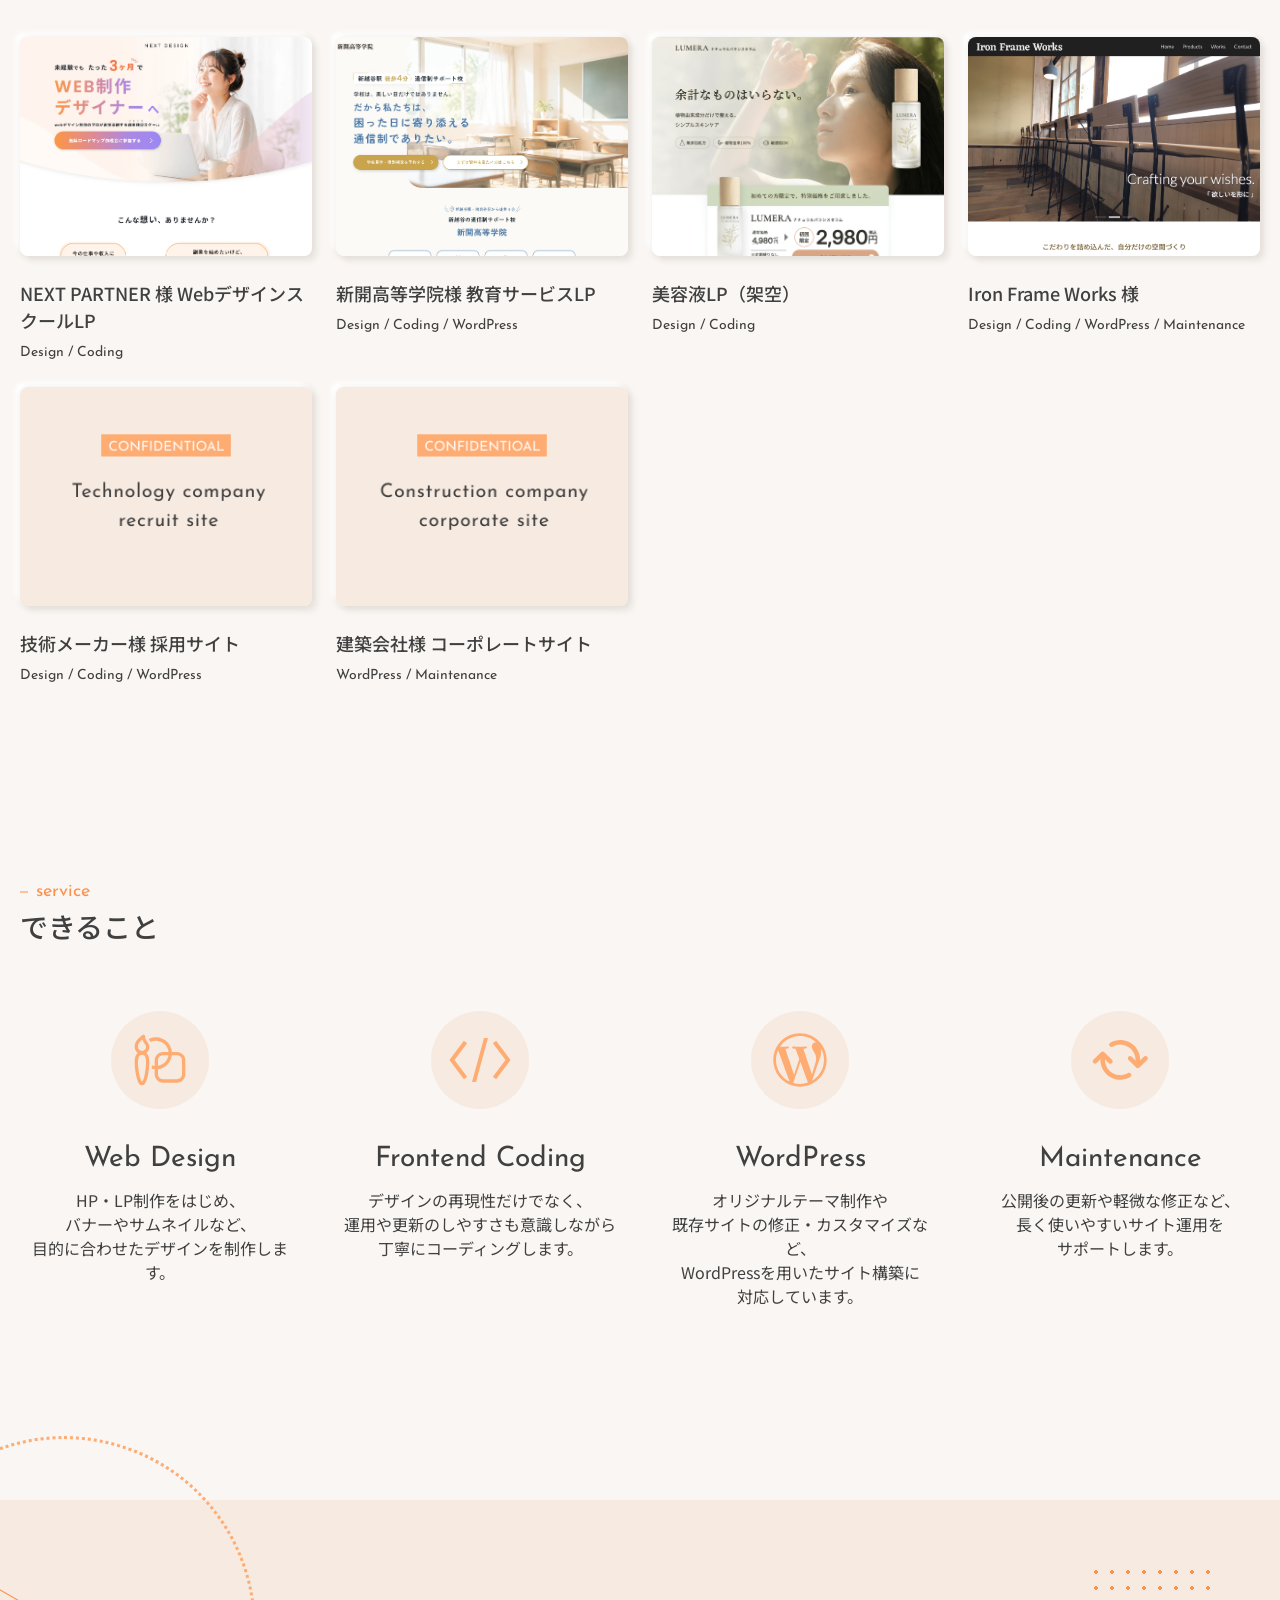
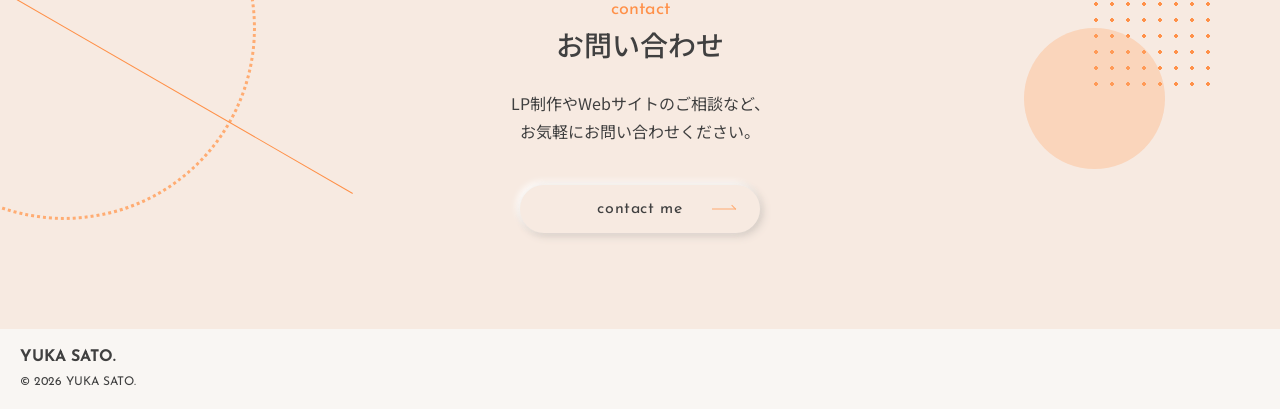
==== commit 6b94af1e: "feat: 制作実績を2件追加および詳細ページのデザイン変更" ====
--- a/index.html
+++ b/index.html
@@ -57,7 +57,7 @@
             PORTFOLIO
           </p>
           <p class="p-hero__lead">
-            Web Designer &amp; <br>Frontend Developer
+            Web Designer &amp; <br class="u-br--sp-only">Frontend Developer
           </p>
 
           <div class="p-hero__buttons">
@@ -76,7 +76,7 @@
             <div class="c-section-head">
               <span class="c-section-head__label">about me</span>
               <h2 class="c-section-head__title c-section-head__title--ja">
-                デザイン性と運用性、<br>どちらも大切に。
+                デザイン性と運用性、<br class="u-br--tablet-only">どちらも大切に。
               </h2>
             </div>
 
@@ -85,11 +85,11 @@
                 デザインとフロントエンド、両方の視点を活かしたWeb制作を行っています。
               </p>
               <p>
-                見た目の美しさだけでなく、実装や運用まで見据えながら、<br>
+                見た目の美しさだけでなく、実装や運用まで見据えながら、<br class="u-br--pc-only">
                 余白設計やタイポグラフィ、構造設計を丁寧に組み立てています。
               </p>
               <p>
-                デザインとコーディングを一貫して考えることで、<br>
+                デザインとコーディングを一貫して考えることで、<br class="u-br--pc-only">
                 伝わりやすさと再現性を両立したWebサイト制作を大切にしています。
               </p>
             </div>
@@ -315,7 +315,7 @@
         <div class="c-section-head c-section-head--between">
           <div>
             <span class="c-section-head__label">works</span>
-            <h2 class="c-section-head__title">SELECTED WORKS</h2>
+            <h2 class="c-section-head__title c-section-head__title--ja">制作実績</h2>
           </div>
 
           <!-- <div class="p-works__btn">
@@ -326,6 +326,26 @@
         </div>
 
         <div class="p-works__list">
+          <article class="p-works-card">
+            <a href="works-next_partner.html" class="p-works-card__link">
+              <div class="p-works-card__image">
+                <img src="images/works/works-next_partner.webp" alt="NEXT PARTNER 様 WebデザインスクールLP">
+              </div>
+              <h3 class="p-works-card__title">NEXT PARTNER 様 WebデザインスクールLP</h3>
+              <p class="p-works-card__category">Design / Coding</p>
+            </a>
+          </article>
+
+          <article class="p-works-card">
+            <a href="works-shinkai_school.html" class="p-works-card__link">
+              <div class="p-works-card__image">
+                <img src="images/works/works-shinkai_school.webp" alt="新開高等学院様 教育サービスLP">
+              </div>
+              <h3 class="p-works-card__title">新開高等学院様 教育サービスLP</h3>
+              <p class="p-works-card__category">Design / Coding / WordPress</p>
+            </a>
+          </article>
+
           <article class="p-works-card">
             <a href="works-lumera.html" class="p-works-card__link">
               <div class="p-works-card__image">
@@ -380,7 +400,7 @@
       <div class="l-container">
         <div class="c-section-head">
           <span class="c-section-head__label">service</span>
-          <h2 class="c-section-head__title">WHAT I CAN DO</h2>
+          <h2 class="c-section-head__title c-section-head__title--ja">できること</h2>
         </div>
 
         <ul class="p-service__list">
@@ -390,7 +410,7 @@
             </div>
             <h3 class="p-service-card__title">Web Design</h3>
             <p class="p-service-card__text">
-              HP・LP制作をはじめ、<br>バナーやサムネイルなど、<br>目的に合わせたデザインを制作します。
+              HP・LP制作をはじめ、<br class="u-br--hide-tablet">バナーやサムネイルなど、<br class="u-br--hide-tablet">目的に合わせたデザインを制作します。
             </p>
           </li>
 
@@ -400,7 +420,7 @@
             </div>
             <h3 class="p-service-card__title">Frontend Coding</h3>
             <p class="p-service-card__text">
-              デザインの再現性だけでなく、<br>運用や更新のしやすさも意識しながら<br>丁寧にコーディングします。
+              デザインの再現性だけでなく、<br class="u-br--hide-tablet">運用や更新のしやすさも意識しながら<br class="u-br--hide-tablet">丁寧にコーディングします。
             </p>
           </li>
 
@@ -410,7 +430,7 @@
             </div>
             <h3 class="p-service-card__title">WordPress</h3>
             <p class="p-service-card__text">
-              オリジナルテーマ制作や<br>既存サイトの修正・カスタマイズなど、<br>WordPressを用いたサイト構築に<br>対応しています。
+              オリジナルテーマ制作や<br class="u-br--hide-tablet">既存サイトの修正・カスタマイズなど、<br class="u-br--hide-tablet">WordPressを用いたサイト構築に<br class="u-br--hide-tablet">対応しています。
             </p>
           </li>
 
@@ -420,7 +440,7 @@
             </div>
             <h3 class="p-service-card__title">Maintenance</h3>
             <p class="p-service-card__text">
-              公開後の更新や軽微な修正など、<br>長く使いやすいサイト運用を<br>サポートします。
+              公開後の更新や軽微な修正など、<br class="u-br--hide-tablet">長く使いやすいサイト運用を<br class="u-br--hide-tablet">サポートします。
             </p>
           </li>
         </ul>
@@ -436,8 +456,8 @@
         <div class="p-contact__inner">
           <div class="c-section-head c-section-head--center">
             <span class="c-section-head__label c-section-head--center__label">contact</span>
-            <h2 class="c-section-head__title">
-              HAVE A PROJECT IN MIND?
+            <h2 class="c-section-head__title c-section-head__title--ja">
+              お問い合わせ
             </h2>
           </div>
           <p class="p-contact__text">
@@ -477,4 +497,4 @@
 
   <script src="./js/index.js"></script>
 </body>
-</html>+</html>
--- a/css/style.css
+++ b/css/style.css
@@ -480,19 +480,6 @@
     font-size: 2.4rem;
   }
 }
-.c-section-head__title br {
-  display: none;
-}
-@media screen and (max-width: 999px) {
-  .c-section-head__title br {
-    display: block;
-  }
-}
-@media screen and (max-width: 768px) {
-  .c-section-head__title br {
-    display: none;
-  }
-}
 .c-section-head__title--ja {
   font-family: "Noto Sans JP", "Hiragino Kaku Gothic ProN", "Yu Gothic", "Meiryo", sans-serif;
   font-weight: 500;
@@ -529,6 +516,53 @@
 }
 
 /* =========================
+  utility
+========================= */
+/* スマホ幅のみ改行する */
+.u-br--sp-only {
+  display: none;
+}
+@media screen and (max-width: 540px) {
+  .u-br--sp-only {
+    display: block;
+  }
+}
+
+/* タブレット幅（769px〜999px）のみ改行する */
+.u-br--tablet-only {
+  display: none;
+}
+@media screen and (max-width: 999px) {
+  .u-br--tablet-only {
+    display: block;
+  }
+}
+@media screen and (max-width: 768px) {
+  .u-br--tablet-only {
+    display: none;
+  }
+}
+
+/* 769px以上で改行する */
+@media screen and (max-width: 768px) {
+  .u-br--pc-only {
+    display: none;
+  }
+}
+
+/* タブレット幅（769px〜999px）だけ改行しない */
+@media screen and (max-width: 999px) {
+  .u-br--hide-tablet {
+    display: none;
+  }
+}
+@media screen and (max-width: 768px) {
+  .u-br--hide-tablet {
+    display: block;
+  }
+}
+
+/* =========================
   hero
 ========================= */
 .p-hero {
@@ -567,14 +601,6 @@
 .p-hero__lead {
   font-size: clamp(1.6rem, 4vw, 2rem);
   letter-spacing: 0.055em;
-}
-.p-hero__lead br {
-  display: none;
-}
-@media screen and (max-width: 540px) {
-  .p-hero__lead br {
-    display: block;
-  }
 }
 .p-hero__buttons {
   display: flex;
@@ -721,6 +747,8 @@
   aspect-ratio: 4/3;
   -o-object-fit: cover;
      object-fit: cover;
+  -o-object-position: top center;
+     object-position: top center;
   box-shadow: -2px 2px 4px rgba(213, 204, 197, 0.2), 2px -2px 4px rgba(213, 204, 197, 0.2), -5px -5px 5px white, 5px 5px 5px rgba(213, 204, 197, 0.4);
   transition: 0.3s ease;
 }
@@ -785,11 +813,6 @@
 .p-about__text p {
   margin-bottom: 2.4rem;
 }
-@media screen and (max-width: 768px) {
-  .p-about__text p br {
-    display: none;
-  }
-}
 .p-about__visual {
   grid-row: span 2;
   position: relative;
@@ -1001,16 +1024,6 @@
     text-align: center;
   }
 }
-@media screen and (max-width: 999px) {
-  .p-service__list .p-service-card__text br {
-    display: none;
-  }
-}
-@media screen and (max-width: 768px) {
-  .p-service__list .p-service-card__text br {
-    display: block;
-  }
-}
 
 /* =========================
   contact
@@ -1091,10 +1104,18 @@
 /* =========================
   work-detail
 ========================= */
+.p-work-detail > .l-container {
+  max-width: 880px;
+}
+.p-work-detail__inner {
+  width: 100%;
+  max-width: 680px;
+  margin-inline: auto;
+}
 .p-work-detail__head {
   display: grid;
   grid-template-columns: auto minmax(300px, clamp(300px, 45vw, 650px));
-  gap: 4.8rem;
+  gap: 2.8rem;
   align-items: center;
 }
 @media screen and (max-width: 768px) {
@@ -1148,26 +1169,18 @@
   font-weight: 700;
 }
 .p-work-detail__nav {
+  margin-top: 4rem;
   text-align: center;
 }
 .p-work-detail__section {
+  padding-block: 4rem;
   border-bottom: 1px solid #ffffff;
 }
 .p-work-detail__section:last-of-type {
   border-bottom: none;
 }
-.p-work-detail .p-overview {
-  display: grid;
-  grid-template-columns: 60% 1fr;
-  gap: 3.2rem;
-  align-items: center;
-}
-@media screen and (max-width: 768px) {
-  .p-work-detail .p-overview {
-    grid-template-columns: 1fr;
-  }
-}
 .p-work-detail .p-overview__content {
+  margin-top: 6.4rem;
   position: relative;
 }
 .p-work-detail .p-overview__content .p-overview__shape {
@@ -1194,94 +1207,167 @@
 .p-work-detail .p-overview__content p {
   line-height: 1.75;
 }
-.p-work-detail .p-approach {
+@media screen and (max-width: 768px) {
+  .p-work-detail .p-approach > .c-section-head {
+    width: 100%;
+    max-width: 68rem;
+    margin-inline: auto;
+  }
+}
+.p-work-detail .p-approach__inner {
   display: grid;
-  grid-template-columns: 70% 1fr;
+  grid-template-columns: repeat(2, minmax(0, 1fr));
   gap: 4.8rem;
-  align-items: center;
-}
-@media screen and (max-width: 999px) {
-  .p-work-detail .p-approach {
-    align-items: flex-start;
-  }
-}
-@media screen and (max-width: 768px) {
-  .p-work-detail .p-approach {
-    grid-template-columns: 1fr;
-    gap: 6.4rem;
-  }
-}
-.p-work-detail .p-approach__list {
+}
+@media screen and (max-width: 768px) {
+  .p-work-detail .p-approach__inner {
+    grid-template-columns: minmax(0, 1fr);
+    gap: 0;
+    width: 100%;
+    max-width: 68rem;
+    margin-inline: auto;
+  }
+}
+.p-work-detail .p-approach__visual {
+  min-width: 0;
+}
+@media screen and (max-width: 768px) {
+  .p-work-detail .p-approach__visual {
+    width: 100%;
+    max-width: 42rem;
+    margin-inline: auto;
+  }
+}
+.p-work-detail .p-approach__image {
+  position: relative;
+  width: 100%;
+}
+.p-work-detail .p-approach__image .swiper-slide {
   display: flex;
-  flex-direction: column;
-  gap: 4.8rem;
-  margin-top: 4.8rem;
-}
-.p-work-detail .p-approach-card {
-  display: grid;
-  grid-template-columns: 10rem 1fr;
-  gap: 2.4rem;
-  align-items: center;
-}
-@media screen and (max-width: 540px) {
-  .p-work-detail .p-approach-card {
-    grid-template-columns: 1fr;
-  }
-}
-.p-work-detail .p-approach-card__image {
-  width: 10rem;
-  margin-inline: auto;
-}
-.p-work-detail .p-approach-card__title {
+  align-items: flex-start;
+}
+.p-work-detail .p-approach__image-frame {
+  position: relative;
+  width: 100%;
+}
+.p-work-detail .p-approach__image-frame::before {
+  position: absolute;
+  content: "";
+  inset: 0;
+  border-top: 1px solid rgba(64, 64, 64, 0.14);
+  border-right: 1px solid rgba(64, 64, 64, 0.14);
+  border-left: 1px solid rgba(64, 64, 64, 0.14);
+  -webkit-mask-image: linear-gradient(to bottom, #000 0 72%, transparent 100%);
+  mask-image: linear-gradient(to bottom, #000 0 72%, transparent 100%);
+  pointer-events: none;
+  z-index: 3;
+}
+.p-work-detail .p-approach__image-frame::after {
+  position: absolute;
+  content: "";
+  right: 0;
+  bottom: 0;
+  left: 0;
+  height: 28%;
+  background: linear-gradient(to bottom, rgba(249, 246, 243, 0), #f9f6f3 92%);
+  pointer-events: none;
+  z-index: 2;
+}
+.p-work-detail .p-approach__content {
+  min-width: 0;
+}
+.p-work-detail .p-approach__text {
+  display: none;
+  line-height: 1.75;
+  margin-top: 2.4rem;
+}
+.p-work-detail .p-approach__text.is-active {
+  display: block;
+}
+.p-work-detail .p-approach__text-title {
   font-size: 2rem;
   font-weight: 600;
-  margin-bottom: 1.2rem;
-}
-@media screen and (max-width: 540px) {
-  .p-work-detail .p-approach-card__title {
-    text-align: center;
-  }
-}
-.p-work-detail .p-approach-card__text {
-  line-height: 1.75;
-}
-.p-work-detail .p-approach__image {
-  position: relative;
-}
-@media screen and (max-width: 768px) {
-  .p-work-detail .p-approach__image {
-    max-width: 24rem;
-    margin-inline: auto;
-  }
-}
-.p-work-detail .p-approach__image::before {
-  position: absolute;
-  content: "";
-  width: 160%;
-  aspect-ratio: 1;
-  background: #f7eae1;
+  margin-bottom: 1.6rem;
+}
+.p-work-detail .p-approach__text p + p {
+  margin-top: 1.2rem;
+}
+.p-work-detail .p-approach__controls {
+  display: flex;
+  justify-content: flex-start;
+  align-items: center;
+  gap: 1.6rem;
+}
+@media screen and (max-width: 768px) {
+  .p-work-detail .p-approach__controls {
+    justify-content: center;
+  }
+}
+.p-work-detail .p-approach__button {
+  position: relative;
+  inset: auto;
+  flex-shrink: 0;
+  width: 4rem;
+  height: 4rem;
+  margin: 0;
+  background: #f9f6f3;
+  border: 0;
   border-radius: 50%;
+  box-shadow: -2px 2px 4px rgba(213, 204, 197, 0.2), 2px -2px 4px rgba(213, 204, 197, 0.2), -5px -5px 9px white, 5px 5px 9px rgba(213, 204, 197, 0.8);
+  transition: box-shadow 0.3s ease, transform 0.3s ease;
+}
+.p-work-detail .p-approach__button svg {
+  display: none;
+}
+.p-work-detail .p-approach__button::before, .p-work-detail .p-approach__button::after {
+  position: absolute;
+  content: "";
   top: 50%;
+  pointer-events: none;
+}
+.p-work-detail .p-approach__button::before {
   left: 50%;
+  width: 1.8rem;
+  height: 1px;
+  background: #404040;
   transform: translate(-50%, -50%);
-  z-index: -1;
-}
-.p-work-detail .p-summary {
-  display: grid;
-  grid-template-columns: repeat(2, 1fr);
-  gap: 4.8rem;
-}
-@media screen and (max-width: 768px) {
-  .p-work-detail .p-summary {
-    grid-template-columns: 1fr;
-  }
+}
+.p-work-detail .p-approach__button::after {
+  width: 0.6rem;
+  height: 0.6rem;
+}
+.p-work-detail .p-approach__button:hover {
+  transform: translateY(1px);
+  box-shadow: -1px 1px 2px rgba(213, 204, 197, 0.2), 1px -1px 2px rgba(213, 204, 197, 0.2), -2px -2px 5px white, 2px 2px 5px rgba(213, 204, 197, 0.7);
+}
+.p-work-detail .p-approach__button--next::after {
+  right: 1.2rem;
+  border-top: 1px solid #404040;
+  transform: translateY(-50%) rotate(45deg);
+}
+.p-work-detail .p-approach__button--prev::after {
+  left: 1.2rem;
+  border-top: 1px solid #404040;
+  transform: translateY(-50%) rotate(-45deg);
+}
+.p-work-detail .p-approach__pagination {
+  position: static;
+  width: auto;
+  font-family: "Josefin Sans", system-ui, -apple-system, sans-serif;
+  letter-spacing: 0.08em;
+  text-align: center;
+  margin-inline: 2rem;
+}
+.p-work-detail .p-approach__pagination .swiper-pagination-current {
+  color: #ff9048;
+  font-size: 2.4rem;
 }
 .p-work-detail .p-reflection__text {
   line-height: 1.75;
   margin-bottom: 1.6rem;
 }
 .p-work-detail .p-design-card {
-  margin-bottom: 4.8rem;
+  margin-block: 4.8rem;
 }
 .p-work-detail .p-design-card__title {
   font-family: "Josefin Sans", system-ui, -apple-system, sans-serif;
@@ -1309,6 +1395,15 @@
 }
 
 /* 実績非公開のページ */
-.p-work-detail--private .p-approach {
+.p-work-detail--private .p-approach__inner {
   grid-template-columns: 1fr;
+  max-width: 68rem;
+  margin-inline: auto;
+}
+.p-work-detail--private .p-approach__visual {
+  position: absolute;
+  width: 1px;
+  height: 1px;
+  overflow: hidden;
+  clip-path: inset(50%);
 }/*# sourceMappingURL=style.css.map */
